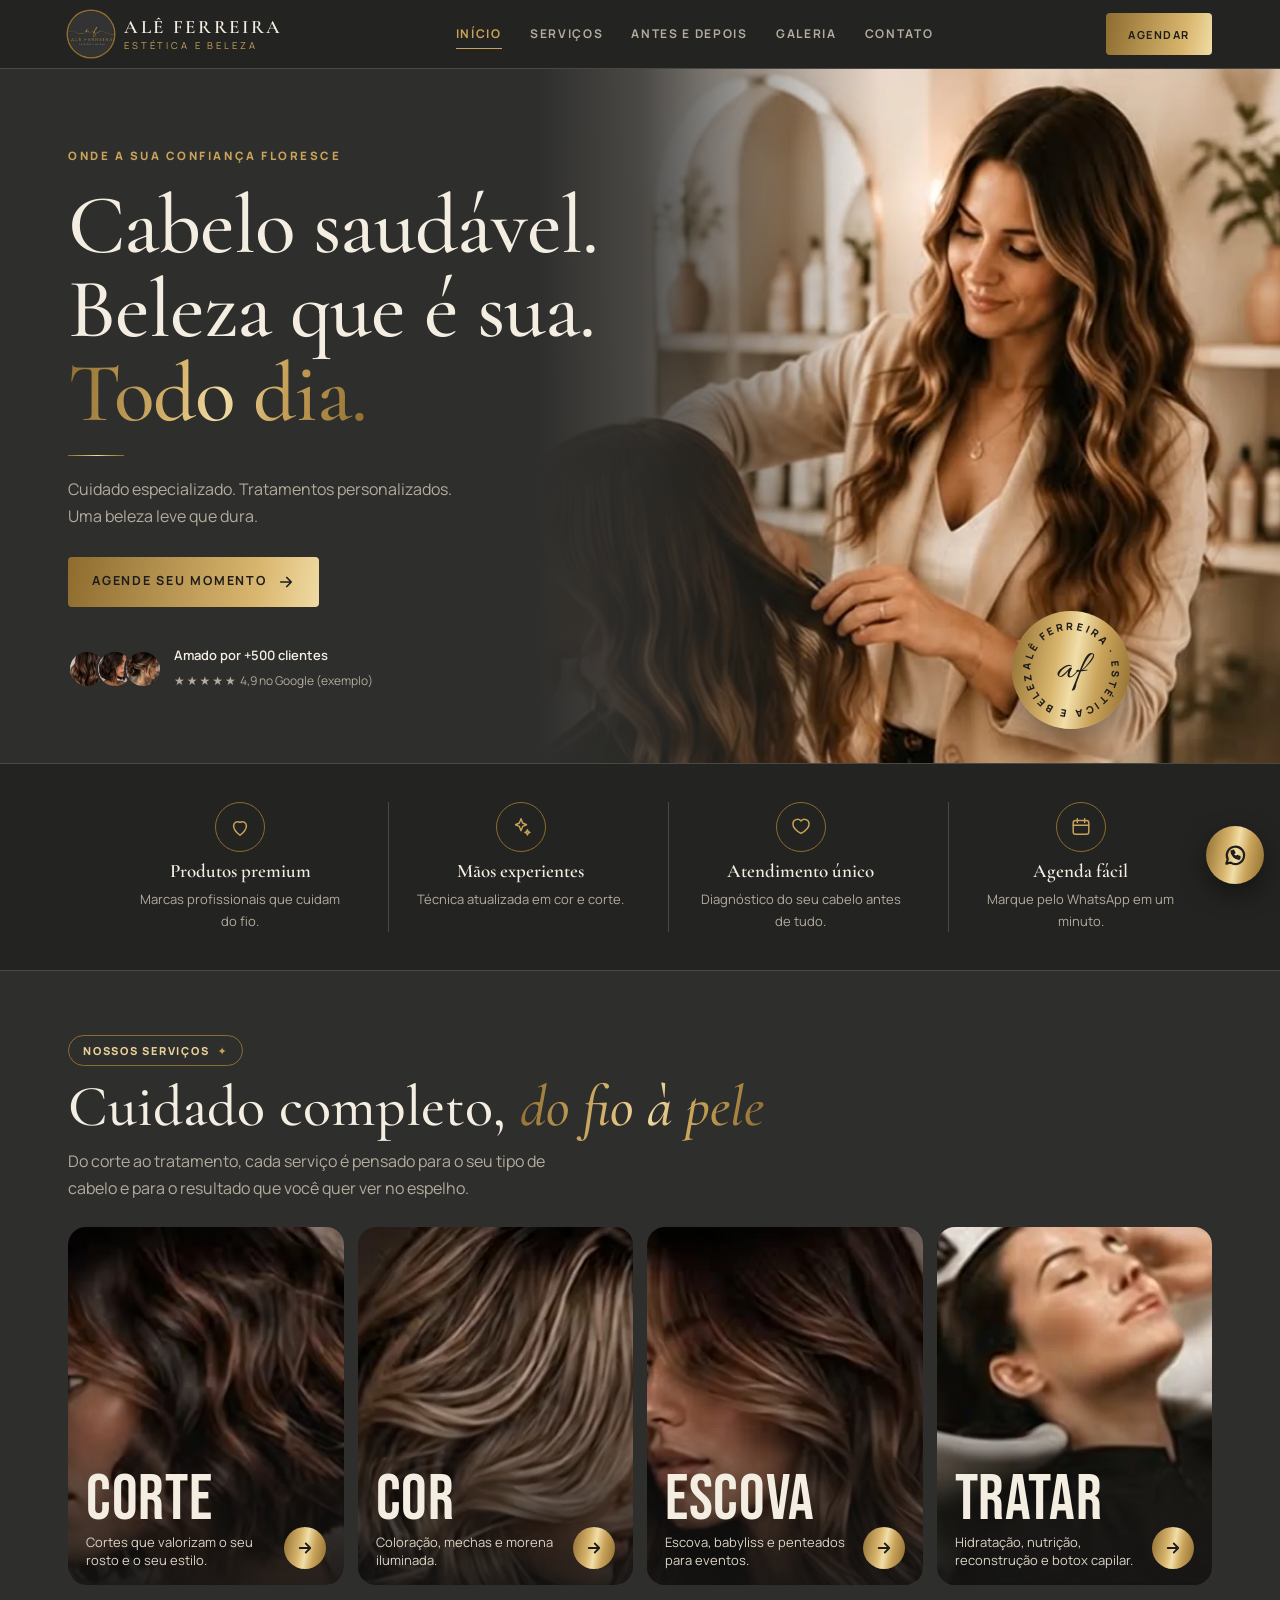
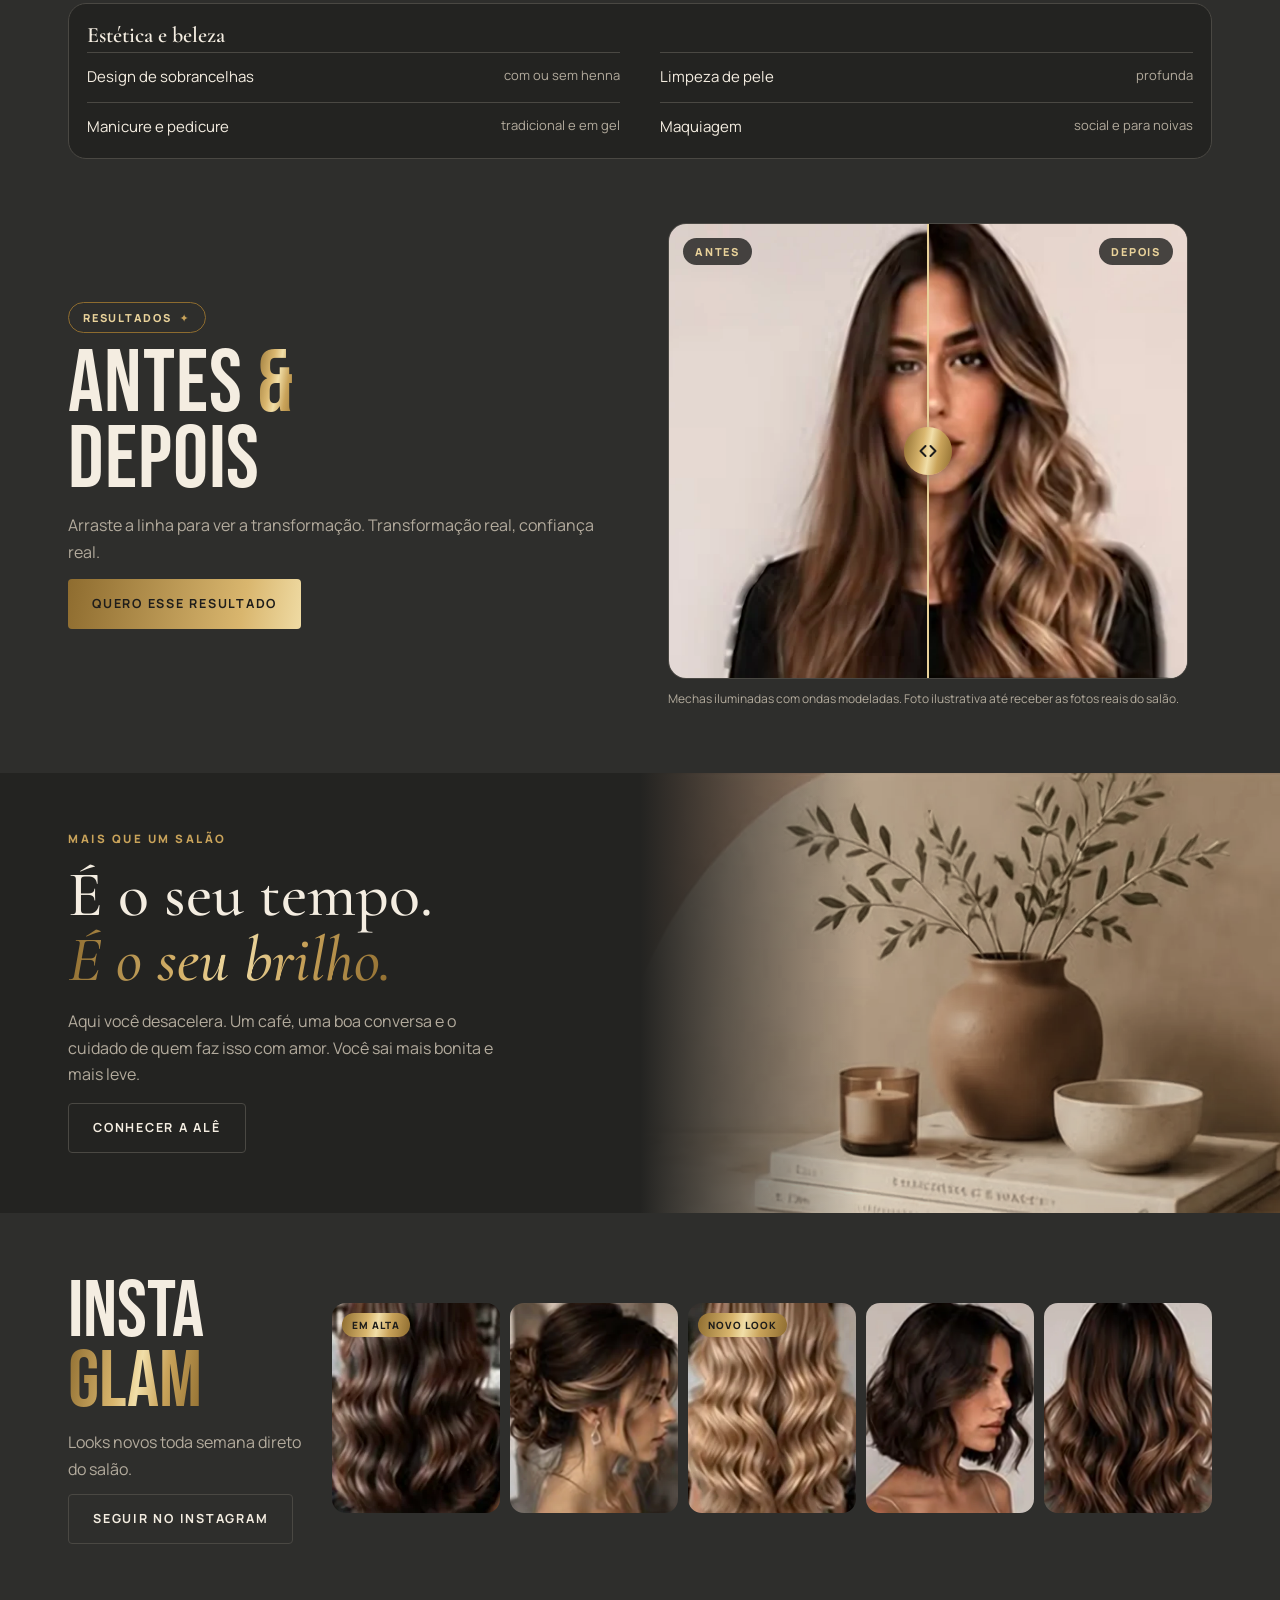
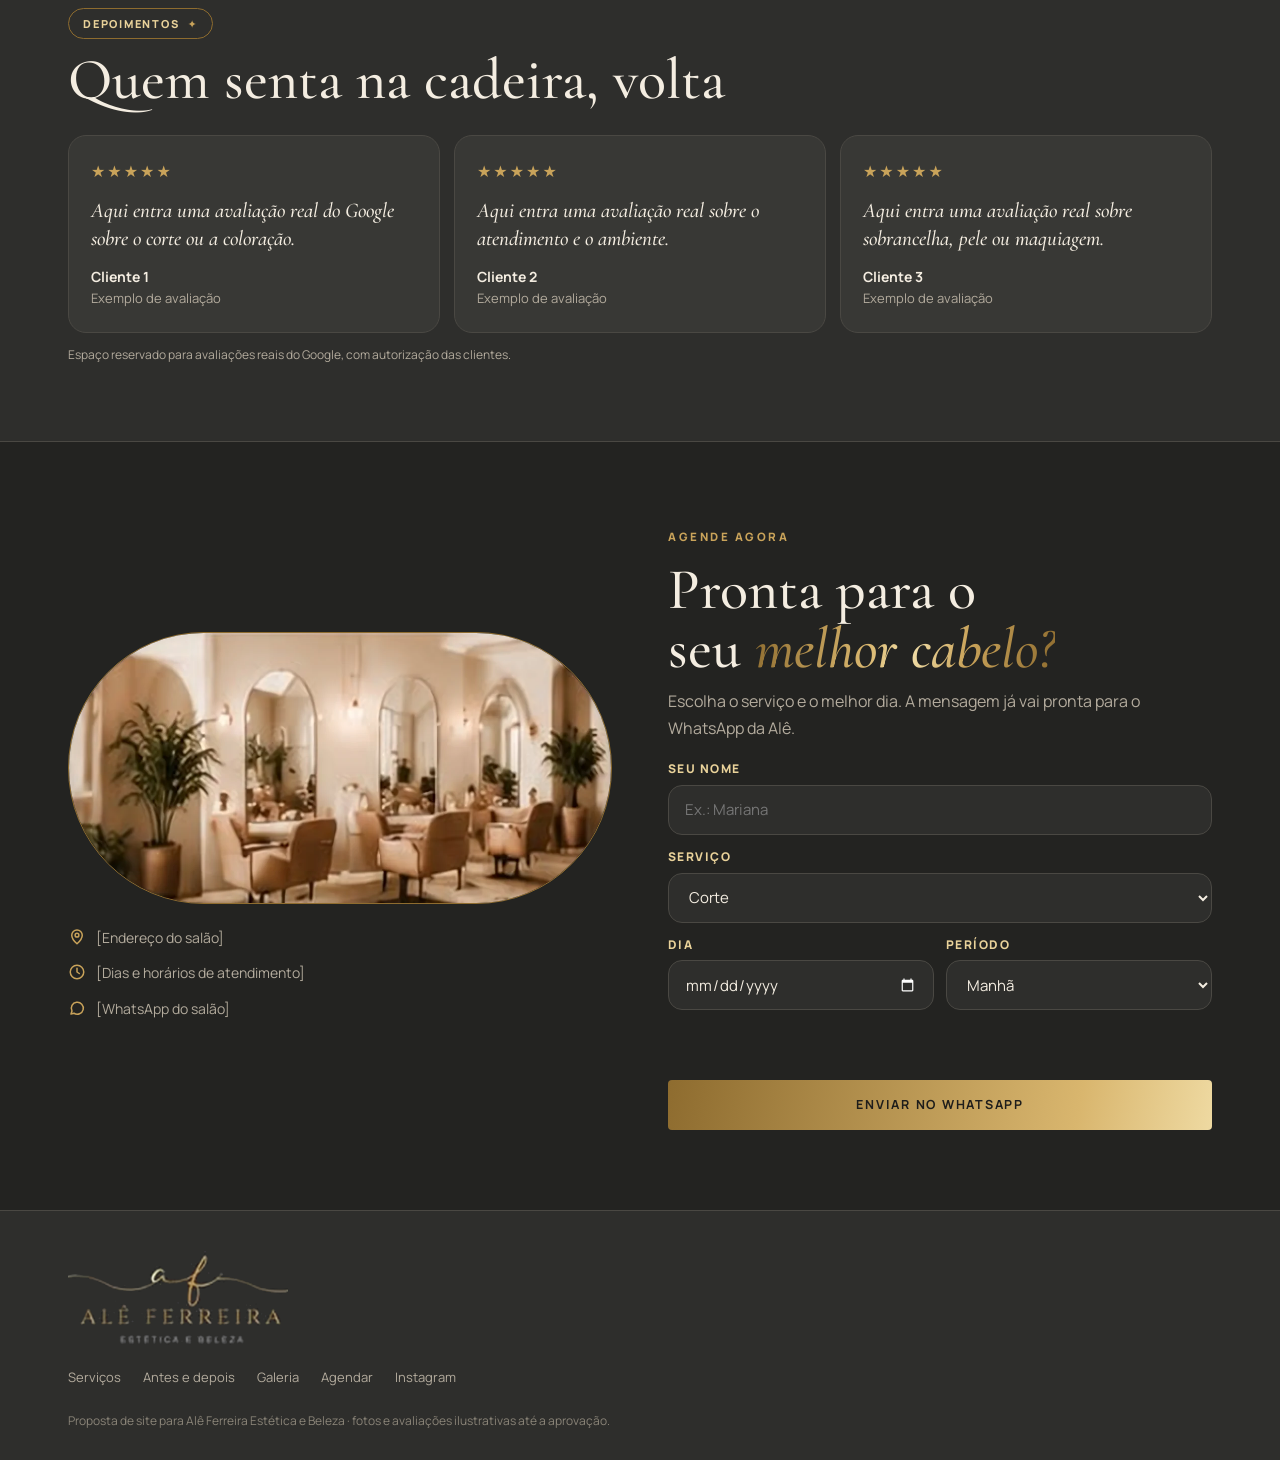
==== projetos/ale-ferreira/index.html @ 8c98e5e4 "Site WLY Designer com 4 projetos Portfólio com baleia animada, menu em pílula, botões animados e os " ====
<!doctype html>
<html lang="pt-BR">
<head>
<meta charset="utf-8">
<meta name="viewport" content="width=device-width, initial-scale=1, viewport-fit=cover">
<title>Alê Ferreira | Estética e Beleza</title>
<meta name="description" content="Corte, coloração, mechas, escova, tratamentos capilares e estética com a Alê Ferreira. Agende seu horário pelo WhatsApp.">
<meta name="theme-color" content="#2B2B29">
<meta property="og:type" content="website">
<meta property="og:locale" content="pt_BR">
<meta property="og:title" content="Alê Ferreira | Estética e Beleza">
<meta property="og:description" content="Cabelo saudável e beleza que é sua. Agende seu horário pelo WhatsApp.">
<link rel="preconnect" href="https://fonts.googleapis.com">
<link rel="preconnect" href="https://fonts.gstatic.com" crossorigin>
<link href="https://fonts.googleapis.com/css2?family=Allura&family=Bebas+Neue&family=Cormorant+Garamond:ital,wght@0,500;0,600;1,500&family=Manrope:wght@400;500;700;800&display=swap" rel="stylesheet">
<style>
/* Layout: herói em duas colunas (texto | foto em arco) como a referência 1; depois cards de serviço grandes, antes e depois e faixa do Instagram como a referência 2. Tudo nas cores da logo: grafite e dourado. */
:root {
  --ink: #232321;        /* grafite mais fundo */
  --coal: #2E2E2C;       /* fundo da logo */
  --coal-2: #383835;     /* superfícies */
  --line: #4A4843;
  --ivory: #F4EDE1;      /* texto principal */
  --muted: #B3AB9D;
  --gold: #C9A35A;       /* dourado da logo */
  --gold-l: #E9D29A;
  --gold-d: #8E6C2F;
  --grad: linear-gradient(100deg, #8E6C2F 0%, #D9B66E 38%, #F1DEA8 52%, #C9A35A 70%, #8E6C2F 100%);
  --serif: 'Cormorant Garamond', 'Times New Roman', Georgia, serif;
  --cond: 'Bebas Neue', 'Oswald', Impact, 'Arial Narrow', sans-serif;
  --body: 'Manrope', system-ui, -apple-system, 'Segoe UI', sans-serif;
  --script: 'Allura', 'Brush Script MT', cursive;
  --r: 18px;
  color-scheme: dark;
}
*, *::before, *::after { box-sizing: border-box; }
html { scroll-behavior: smooth; -webkit-text-size-adjust: 100%; }
body { margin: 0; background: var(--coal); color: var(--ivory); font: 400 16px/1.65 var(--body); }
img { max-width: 100%; display: block; }
a { color: inherit; }
button { font: inherit; touch-action: manipulation; }
h1, h2, h3 { text-wrap: balance; margin: 0; }
:focus-visible { outline: 2px solid var(--gold-l); outline-offset: 3px; border-radius: 6px; }
.wrap { max-width: 1180px; margin: 0 auto; padding-left: max(18px, env(safe-area-inset-left, 0px)); padding-right: max(18px, env(safe-area-inset-right, 0px)); }
.eyebrow { font: 800 11.5px/1.2 var(--body); letter-spacing: .22em; text-transform: uppercase; color: var(--gold); }
.goldtxt { background: var(--grad); -webkit-background-clip: text; background-clip: text; color: transparent; }
.rule { width: 56px; height: 1.5px; background: var(--grad); border: 0; margin: 0; }
.btn { display: inline-flex; align-items: center; justify-content: center; gap: 10px; min-height: 50px; padding: 0 24px; border-radius: 4px; font: 700 12.5px/1 var(--body); letter-spacing: .14em; text-transform: uppercase; text-decoration: none; cursor: pointer; border: 0; transition: transform .2s ease, filter .2s ease; }
.btn:active { transform: scale(.97); }
.btn-gold { background: var(--grad); background-size: 200% 100%; color: #1E1D1B; }
.btn-gold:hover { filter: brightness(1.08); }
.btn-line { background: transparent; color: var(--ivory); border: 1.5px solid var(--line); }
.btn-line:hover { border-color: var(--gold); }
.btn svg { flex: none; }

/* topo */
.top { position: sticky; top: 0; z-index: 40; background: rgba(35,35,33,.92); backdrop-filter: blur(10px); -webkit-backdrop-filter: blur(10px); border-bottom: 1px solid var(--line); padding-top: env(safe-area-inset-top, 0px); }
.top .wrap { display: flex; align-items: center; justify-content: space-between; gap: 14px; min-height: 68px; }
.brand { display: flex; align-items: center; gap: 10px; text-decoration: none; }
.brand img { width: 46px; height: 46px; border-radius: 50%; box-shadow: 0 0 0 1.5px var(--gold-d); }
.brand span { display: flex; flex-direction: column; line-height: 1; }
.brand b { font: 600 19px/1 var(--serif); letter-spacing: .14em; text-transform: uppercase; }
.brand small { font-size: 9.5px; letter-spacing: .3em; text-transform: uppercase; color: var(--gold); margin-top: 5px; }
.nav { display: none; gap: 28px; font: 700 12px var(--body); letter-spacing: .14em; text-transform: uppercase; }
.nav a { text-decoration: none; color: var(--muted); }
.nav a:hover { color: var(--gold-l); }
.nav a { padding-block: 6px; border-bottom: 1.5px solid transparent; }
.nav a[aria-current="page"] { color: var(--gold); border-color: var(--gold); }
.top .btn { min-height: 42px; padding: 0 16px; font-size: 11px; }
@media (min-width: 940px) { .nav { display: flex; } .top .btn { padding: 0 22px; } }

/* herói (referência 1): foto sangrando à direita, texto à esquerda sobre degradê */
.hero { position: relative; overflow: hidden; background: var(--coal); isolation: isolate; }
.hero-pic { position: relative; height: min(92vw, 440px); }
.hero-pic img { position: absolute; inset: 0; width: 100%; height: 100%; object-fit: cover; object-position: 60% 20%; }
.hero-pic::after { content: ""; position: absolute; inset: 0; background: linear-gradient(180deg, rgba(46,46,44,0) 55%, var(--coal) 100%); }
.hero .wrap { position: relative; display: grid; padding-block: 8px 44px; }
.hero-copy { display: flex; flex-direction: column; gap: 20px; min-width: 0; max-width: 640px; }
.hero h1 { font: 500 clamp(46px, 12vw, 84px)/1 var(--serif); letter-spacing: -.012em; }
.hero h1 em { font-style: normal; }
.hero p { margin: 0; color: var(--muted); max-width: 440px; font-size: 16px; line-height: 1.7; }
.hero-actions { display: flex; flex-wrap: wrap; gap: 10px; margin-top: 6px; }
.proof { display: flex; align-items: center; gap: 12px; margin-top: 18px; }
.faces { display: flex; }
.faces img { width: 38px; height: 38px; border-radius: 50%; object-fit: cover; border: 2px solid var(--coal); margin-left: -10px; }
.faces img:first-child { margin-left: 0; }
.proof b { display: block; font-size: 13px; font-weight: 600; }
.proof span { font-size: 12px; color: var(--muted); }
.stars { color: var(--gold); letter-spacing: 2px; }
.seal { position: absolute; z-index: 2; right: max(16px, env(safe-area-inset-right, 0px)); top: calc(min(92vw, 440px) - 120px); width: 104px; height: 104px; border-radius: 50%; background: var(--grad); color: #1E1D1B; display: grid; place-items: center; box-shadow: 0 14px 30px rgba(0,0,0,.35); }
.seal svg { position: absolute; inset: 6px; width: calc(100% - 12px); height: calc(100% - 12px); animation: spin 22s linear infinite; }
.seal span { font: 400 40px/1 var(--script); color: #1E1D1B; }
@keyframes spin { to { transform: rotate(360deg); } }
@media (min-width: 900px) {
  .hero { min-height: 560px; display: flex; align-items: center; }
  .hero-pic { position: absolute; top: 0; right: 0; bottom: 0; width: 58%; height: auto; z-index: -1; }
  .hero-pic img { object-position: 50% 32%; }
  .hero-pic::after { background: linear-gradient(90deg, var(--coal) 0%, rgba(46,46,44,.85) 14%, rgba(46,46,44,0) 46%); }
  .hero .wrap { width: 100%; padding-block: 80px 70px; }
  .seal { top: auto; right: max(120px, calc((100vw - 1180px) / 2 + 100px)); bottom: 34px; width: 118px; height: 118px; }
}

/* diferenciais */
.perks { background: var(--ink); border-block: 1px solid var(--line); }
.perks ul { list-style: none; margin: 0; padding-block: 28px; display: grid; grid-template-columns: repeat(2, minmax(0, 1fr)); gap: 24px 16px; }
.perks li { display: flex; flex-direction: column; align-items: center; text-align: center; gap: 8px; }
.perks .ico { width: 50px; height: 50px; border-radius: 50%; border: 1px solid var(--gold-d); display: grid; place-items: center; color: var(--gold); }
.perks b { font: 600 19px/1.15 var(--serif); }
.perks span { font-size: 13px; color: var(--muted); max-width: 210px; }
@media (min-width: 900px) { .perks ul { grid-template-columns: repeat(4, minmax(0, 1fr)); padding-block: 38px; } .perks li + li { border-left: 1px solid var(--line); } }

/* seções */
.sec { padding-block: 64px; }
.pill { display: inline-flex; align-items: center; gap: 8px; align-self: flex-start; border: 1px solid var(--gold-d); color: var(--gold-l); border-radius: 999px; padding: 7px 14px; font: 800 11px var(--body); letter-spacing: .16em; text-transform: uppercase; }
.pill i { font-style: normal; color: var(--gold); }
.head { display: flex; flex-direction: column; gap: 12px; margin-bottom: 26px; }
.head h2 { font: 500 clamp(36px, 8.5vw, 58px)/1 var(--serif); }
.head p { margin: 0; color: var(--muted); max-width: 520px; }

/* serviços (referência 2) */
.cards { display: grid; gap: 14px; grid-template-columns: minmax(0, 1fr); }
.card { position: relative; border-radius: var(--r); overflow: hidden; aspect-ratio: 4/3.3; background: var(--coal-2); isolation: isolate; }
.card img { position: absolute; inset: 0; width: 100%; height: 100%; object-fit: cover; z-index: -2; transition: transform .6s ease; }
.card::after { content: ""; position: absolute; inset: 0; z-index: -1; background: linear-gradient(180deg, rgba(20,20,19,0) 35%, rgba(20,20,19,.88) 100%); }
.card:hover img { transform: scale(1.04); }
.card .in { position: absolute; left: 18px; right: 18px; bottom: 16px; display: flex; align-items: flex-end; justify-content: space-between; gap: 12px; }
.card h3 { font: 400 clamp(52px, 15vw, 70px)/.86 var(--cond); letter-spacing: .01em; }
.card p { margin: 6px 0 0; font-size: 13px; color: #DCD4C6; max-width: 200px; line-height: 1.4; }
.card .go { flex: none; width: 42px; height: 42px; border-radius: 50%; background: var(--grad); color: #1E1D1B; display: grid; place-items: center; text-decoration: none; }
@media (min-width: 640px) { .cards { grid-template-columns: repeat(2, minmax(0, 1fr)); } }
@media (min-width: 1040px) { .cards { grid-template-columns: repeat(4, minmax(0, 1fr)); } .card { aspect-ratio: 3/3.9; } .card h3 { font-size: 64px; } }
.extra { margin-top: 18px; display: grid; gap: 0; border: 1px solid var(--line); border-radius: var(--r); padding: 6px 18px; background: var(--ink); }
.extra h3 { font: 600 22px var(--serif); padding-block: 12px 4px; }
.extra ul { list-style: none; margin: 0; padding: 0; display: grid; grid-template-columns: minmax(0, 1fr); }
.extra li { display: flex; justify-content: space-between; gap: 12px; padding-block: 12px; border-top: 1px solid var(--line); font-size: 15px; }
.extra li span { color: var(--muted); font-size: 13px; text-align: right; }
@media (min-width: 760px) { .extra ul { grid-template-columns: repeat(2, minmax(0, 1fr)); column-gap: 40px; } }

/* antes e depois */
.ba { display: grid; gap: 26px; }
.ba-copy { display: flex; flex-direction: column; gap: 14px; }
.ba-copy h2 { font: 400 clamp(56px, 15vw, 88px)/.86 var(--cond); letter-spacing: .01em; }
.ba-copy p { margin: 0; color: var(--muted); }
.ba-tabs { display: flex; gap: 8px; flex-wrap: wrap; }
.ba-tabs button { min-height: 40px; padding: 0 16px; border-radius: 999px; border: 1px solid var(--line); background: var(--coal-2); color: var(--ivory); font: 700 13px var(--body); cursor: pointer; }
.ba-tabs button[aria-pressed="true"] { background: var(--grad); color: #1E1D1B; border-color: transparent; }
.compare { position: relative; border-radius: var(--r); overflow: hidden; aspect-ratio: 652/572; background: var(--coal-2); user-select: none; -webkit-user-select: none; touch-action: pan-y; border: 1px solid var(--line); }
.compare img { position: absolute; inset: 0; width: 100%; height: 100%; object-fit: cover; object-position: center top; pointer-events: none; }
.compare .after { clip-path: inset(0 0 0 var(--pos, 50%)); }
.compare .lbl { position: absolute; top: 14px; z-index: 3; background: rgba(35,35,33,.82); color: var(--gold-l); font: 800 11px var(--body); letter-spacing: .16em; text-transform: uppercase; padding: 6px 12px; border-radius: 999px; }
.compare .lbl.l { left: 14px; } .compare .lbl.r { right: 14px; }
.compare .bar { position: absolute; top: 0; bottom: 0; left: var(--pos, 50%); width: 2px; margin-left: -1px; background: var(--gold-l); z-index: 2; pointer-events: none; }
.compare .knob { position: absolute; top: 50%; left: var(--pos, 50%); width: 48px; height: 48px; margin: -24px 0 0 -24px; border-radius: 50%; background: var(--grad); color: #1E1D1B; display: grid; place-items: center; z-index: 2; box-shadow: 0 6px 18px rgba(0,0,0,.4); pointer-events: none; }
.compare input { position: absolute; inset: 0; width: 100%; height: 100%; opacity: 0; cursor: ew-resize; z-index: 4; margin: 0; }
.compare:focus-within .knob { outline: 2px solid var(--ivory); outline-offset: 3px; }
.ba-note { font-size: 12px; color: var(--muted); margin: 10px 0 0; }
@media (min-width: 900px) { .ba { grid-template-columns: 1fr 1fr; align-items: center; gap: 56px; } .compare { max-width: 520px; justify-self: end; } }

/* faixa momento (referência 1) */
.moment { background: var(--ink); }
.moment .wrap { display: grid; gap: 0; padding-left: 0; padding-right: 0; max-width: none; }
.moment-copy { padding-block: 56px; padding-left: max(18px, env(safe-area-inset-left, 0px)); padding-right: max(18px, env(safe-area-inset-right, 0px)); display: flex; flex-direction: column; gap: 16px; justify-content: center; }
.moment-copy h2 { font: 500 clamp(40px, 9.5vw, 64px)/1.02 var(--serif); }
.moment-copy h2 em { font-style: italic; }
.moment-copy p { margin: 0; color: var(--muted); max-width: 440px; }
.moment-pic { min-height: 280px; position: relative; }
.moment-pic img { position: absolute; inset: 0; width: 100%; height: 100%; object-fit: cover; filter: saturate(.75) sepia(.25) brightness(.85); }
.moment-pic::before { content: ""; position: absolute; inset: 0; z-index: 1; background: linear-gradient(90deg, var(--ink) 0%, rgba(35,35,33,0) 35%); }
@media (min-width: 900px) { .moment .wrap { grid-template-columns: 1fr 1fr; } .moment-copy { padding-left: max(18px, calc((100vw - 1180px) / 2 + 18px)); } .moment-pic { min-height: 440px; } }

/* instagram (referência 2) */
.insta { display: grid; gap: 22px; }
.insta-copy { display: flex; flex-direction: column; gap: 12px; }
.insta-copy h2 { font: 400 clamp(54px, 14vw, 80px)/.88 var(--cond); }
.insta-copy p { margin: 0; color: var(--muted); }
.strip { display: grid; grid-auto-flow: column; grid-auto-columns: 46%; gap: 10px; overflow-x: auto; scroll-snap-type: x mandatory; scrollbar-width: none; padding-bottom: 4px; }
.strip::-webkit-scrollbar { display: none; }
.strip figure { margin: 0; position: relative; border-radius: 14px; overflow: hidden; aspect-ratio: 4/5; scroll-snap-align: start; }
.strip img { width: 100%; height: 100%; object-fit: cover; }
.strip figcaption { position: absolute; top: 10px; left: 10px; background: var(--grad); color: #1E1D1B; font: 800 10px var(--body); letter-spacing: .1em; text-transform: uppercase; padding: 5px 10px; border-radius: 999px; }
@media (min-width: 900px) { .insta { grid-template-columns: .55fr 2fr; align-items: center; } .strip { grid-auto-flow: row; grid-template-columns: repeat(5, minmax(0, 1fr)); overflow: visible; } }

/* depoimentos */
.revs { display: grid; gap: 14px; }
.rev { margin: 0; background: var(--coal-2); border: 1px solid var(--line); border-radius: var(--r); padding: 22px; display: flex; flex-direction: column; gap: 12px; }
.rev blockquote { margin: 0; font: 500 21px/1.35 var(--serif); font-style: italic; }
.rev figcaption { font-size: 13px; color: var(--muted); }
.rev figcaption b { color: var(--ivory); display: block; font-size: 14px; }
.note { font-size: 12px; color: var(--muted); margin-top: 12px; }
@media (min-width: 900px) { .revs { grid-template-columns: repeat(3, minmax(0, 1fr)); } }

/* agendar (referência 1) */
.book { background: var(--ink); border-top: 1px solid var(--line); }
.book .wrap { display: grid; gap: 30px; padding-block: 60px; }
.oval { border-radius: 999px; overflow: hidden; aspect-ratio: 2/1; border: 1.5px solid var(--gold-d); }
.oval img { width: 100%; height: 100%; object-fit: cover; }
.book h2 { font: 500 clamp(38px, 9vw, 58px)/1.02 var(--serif); }
.book p { color: var(--muted); margin: 10px 0 18px; }
.form { display: grid; gap: 12px; }
.field { display: grid; gap: 6px; }
.field label { font-size: 12px; font-weight: 800; letter-spacing: .12em; text-transform: uppercase; color: var(--gold-l); }
.field input, .field select { width: 100%; min-height: 50px; padding: 0 16px; border-radius: 14px; border: 1px solid var(--line); background: var(--coal); color: var(--ivory); font: 15px var(--body); }
.row2 { display: grid; gap: 12px; grid-template-columns: minmax(0, 1fr) minmax(0, 1fr); }
.err { min-height: 18px; color: #F0A58C; font-size: 13px; margin: 0; }
.where { list-style: none; padding: 0; margin: 22px 0 0; display: grid; gap: 12px; font-size: 14px; color: var(--muted); }
.where li { display: flex; gap: 10px; }
.where svg { color: var(--gold); flex: none; margin-top: 2px; }
@media (min-width: 900px) { .book .wrap { grid-template-columns: 1fr 1fr; align-items: center; gap: 56px; padding-block: 80px; } }

/* rodapé */
.foot { padding-block: 40px 30px; border-top: 1px solid var(--line); background: var(--coal); }
.foot .wrap { display: grid; gap: 22px; }
.foot img { width: 220px; }
.foot nav { display: flex; flex-wrap: wrap; gap: 10px 22px; font-size: 13px; }
.foot nav a { color: var(--muted); text-decoration: none; }
.foot small { color: #8A8478; font-size: 12px; }

.wa-float { position: fixed; right: max(16px, env(safe-area-inset-right, 0px)); bottom: calc(16px + env(safe-area-inset-bottom, 0px)); z-index: 50; width: 58px; height: 58px; border-radius: 50%; background: var(--grad); color: #1E1D1B; display: grid; place-items: center; box-shadow: 0 10px 26px rgba(0,0,0,.45); text-decoration: none; }

@media (prefers-reduced-motion: reduce) { *, *::before, *::after { animation: none !important; transition: none !important; scroll-behavior: auto !important; } }
</style>
</head>
<body>

<header class="top">
  <div class="wrap">
    <a class="brand" href="#inicio" aria-label="Alê Ferreira, início"><img src="img/logo-badge.png" alt=""><span><b>Alê Ferreira</b><small>Estética e Beleza</small></span></a>
    <nav class="nav" aria-label="Principal"><a href="#inicio" aria-current="page">Início</a><a href="#servicos">Serviços</a><a href="#antes-depois">Antes e depois</a><a href="#galeria">Galeria</a><a href="#agendar">Contato</a></nav>
    <a class="btn btn-gold" href="#agendar">Agendar</a>
  </div>
</header>

<main id="inicio">
<section class="hero" aria-labelledby="t-hero">
  <div class="hero-pic"><img src="img/hero.webp" alt="Cabeleireira finalizando ondas em uma cliente" fetchpriority="high"></div>
  <div class="seal" aria-hidden="true">
    <svg viewBox="0 0 100 100"><defs><path id="circ" d="M50 50 m-38 0 a38 38 0 1 1 76 0 a38 38 0 1 1 -76 0"/></defs><text font-family="Manrope, sans-serif" font-size="9.6" font-weight="800" letter-spacing="2.6" fill="#1E1D1B"><textPath href="#circ">ALÊ FERREIRA · ESTÉTICA E BELEZA ·</textPath></text></svg>
    <span>af</span>
  </div>
  <div class="wrap">
    <div class="hero-copy">
      <span class="eyebrow">Onde a sua confiança floresce</span>
      <h1 id="t-hero">Cabelo saudável.<br>Beleza que é sua.<br><em class="goldtxt">Todo dia.</em></h1>
      <hr class="rule">
      <p>Cuidado especializado. Tratamentos personalizados.<br>Uma beleza leve que dura.</p>
      <div class="hero-actions">
        <a class="btn btn-gold" href="#agendar">Agende seu momento <svg width="18" height="18" viewBox="0 0 24 24" fill="none" stroke="currentColor" stroke-width="2.2" stroke-linecap="round" stroke-linejoin="round" aria-hidden="true"><path d="M5 12h14M13 6l6 6-6 6"/></svg></a>
              </div>
      <div class="proof">
        <div class="faces" aria-hidden="true"><img src="img/i5.webp" alt=""><img src="img/i4.webp" alt=""><img src="img/i2.webp" alt=""></div>
        <div><b>Amado por +500 clientes</b><span><span class="stars" aria-label="5 estrelas">★★★★★</span> 4,9 no Google (exemplo)</span></div>
      </div>
    </div>
</section>

<section class="perks" aria-label="Diferenciais">
  <div class="wrap"><ul>
    <li><span class="ico"><svg width="22" height="22" viewBox="0 0 24 24" fill="none" stroke="currentColor" stroke-width="1.6" stroke-linecap="round" stroke-linejoin="round" aria-hidden="true"><path d="M12 21c-4-3-7-6.5-7-10.5A4.5 4.5 0 0 1 12 7a4.5 4.5 0 0 1 7 3.5c0 4-3 7.5-7 10.5z"/></svg></span><b>Produtos premium</b><span>Marcas profissionais que cuidam do fio.</span></li>
    <li><span class="ico"><svg width="22" height="22" viewBox="0 0 24 24" fill="none" stroke="currentColor" stroke-width="1.6" stroke-linecap="round" stroke-linejoin="round" aria-hidden="true"><path d="M12 3l1.8 4.6L18 9.5l-4.2 1.9L12 16l-1.8-4.6L6 9.5l4.2-1.9z"/><path d="M19 15l.8 2 2 .8-2 .8-.8 2-.8-2-2-.8 2-.8z"/></svg></span><b>Mãos experientes</b><span>Técnica atualizada em cor e corte.</span></li>
    <li><span class="ico"><svg width="22" height="22" viewBox="0 0 24 24" fill="none" stroke="currentColor" stroke-width="1.6" stroke-linecap="round" stroke-linejoin="round" aria-hidden="true"><path d="M20.8 8.6a5 5 0 0 0-8.8-3.2 5 5 0 0 0-8.8 3.2c0 5.4 8.8 10.4 8.8 10.4s8.8-5 8.8-10.4z"/></svg></span><b>Atendimento único</b><span>Diagnóstico do seu cabelo antes de tudo.</span></li>
    <li><span class="ico"><svg width="22" height="22" viewBox="0 0 24 24" fill="none" stroke="currentColor" stroke-width="1.6" stroke-linecap="round" stroke-linejoin="round" aria-hidden="true"><rect x="3.5" y="5" width="17" height="15" rx="2.5"/><path d="M3.5 10h17M8 3v4M16 3v4"/></svg></span><b>Agenda fácil</b><span>Marque pelo WhatsApp em um minuto.</span></li>
  </ul></div>
</section>

<section class="sec" id="servicos" aria-labelledby="t-serv">
  <div class="wrap">
    <div class="head">
      <span class="pill">Nossos serviços <i>✦</i></span>
      <h2 id="t-serv">Cuidado completo, <em class="goldtxt">do fio à pele</em></h2>
      <p>Do corte ao tratamento, cada serviço é pensado para o seu tipo de cabelo e para o resultado que você quer ver no espelho.</p>
    </div>
    <div class="cards">
      <article class="card"><img src="img/corte.webp" alt="Corte bob com ondas" loading="lazy"><div class="in"><div><h3>Corte</h3><p>Cortes que valorizam o seu rosto e o seu estilo.</p></div><a class="go" href="#agendar" data-servico="Corte" aria-label="Agendar corte"><svg width="18" height="18" viewBox="0 0 24 24" fill="none" stroke="currentColor" stroke-width="2.4" stroke-linecap="round" stroke-linejoin="round" aria-hidden="true"><path d="M5 12h14M13 6l6 6-6 6"/></svg></a></div></article>
      <article class="card"><img src="img/coloracao.webp" alt="Mechas iluminadas em cabelo ondulado" loading="lazy"><div class="in"><div><h3>Cor</h3><p>Coloração, mechas e morena iluminada.</p></div><a class="go" href="#agendar" data-servico="Coloração e mechas" aria-label="Agendar coloração"><svg width="18" height="18" viewBox="0 0 24 24" fill="none" stroke="currentColor" stroke-width="2.4" stroke-linecap="round" stroke-linejoin="round" aria-hidden="true"><path d="M5 12h14M13 6l6 6-6 6"/></svg></a></div></article>
      <article class="card"><img src="img/escova.webp" alt="Escova modelada com ondas" loading="lazy"><div class="in"><div><h3>Escova</h3><p>Escova, babyliss e penteados para eventos.</p></div><a class="go" href="#agendar" data-servico="Escova e penteado" aria-label="Agendar escova"><svg width="18" height="18" viewBox="0 0 24 24" fill="none" stroke="currentColor" stroke-width="2.4" stroke-linecap="round" stroke-linejoin="round" aria-hidden="true"><path d="M5 12h14M13 6l6 6-6 6"/></svg></a></div></article>
      <article class="card"><img src="img/tratamento.webp" alt="Cliente relaxando no lavatório durante tratamento" loading="lazy"><div class="in"><div><h3>Tratar</h3><p>Hidratação, nutrição, reconstrução e botox capilar.</p></div><a class="go" href="#agendar" data-servico="Tratamento capilar" aria-label="Agendar tratamento"><svg width="18" height="18" viewBox="0 0 24 24" fill="none" stroke="currentColor" stroke-width="2.4" stroke-linecap="round" stroke-linejoin="round" aria-hidden="true"><path d="M5 12h14M13 6l6 6-6 6"/></svg></a></div></article>
    </div>
    <div class="extra">
      <h3>Estética e beleza</h3>
      <ul>
        <li>Design de sobrancelhas <span>com ou sem henna</span></li>
        <li>Limpeza de pele <span>profunda</span></li>
        <li>Manicure e pedicure <span>tradicional e em gel</span></li>
        <li>Maquiagem <span>social e para noivas</span></li>
      </ul>
    </div>
  </div>
</section>

<section class="sec" id="antes-depois" aria-labelledby="t-ba" style="padding-top:0">
  <div class="wrap ba">
    <div class="ba-copy">
      <span class="pill">Resultados <i>✦</i></span>
      <h2 id="t-ba">Antes <span class="goldtxt">&amp;</span><br>depois</h2>
      <p>Arraste a linha para ver a transformação. Transformação real, confiança real.</p>
      <a class="btn btn-gold" href="#agendar" style="align-self:flex-start">Quero esse resultado</a>
    </div>
    <div>
      <div class="compare" style="--pos:50%">
        <img src="img/antes.webp" alt="Antes: cabelo liso e sem brilho">
        <img class="after" src="img/depois.webp" alt="Depois: ondas com mechas iluminadas">
        <span class="lbl l">Antes</span><span class="lbl r">Depois</span>
        <span class="bar"></span>
        <span class="knob" aria-hidden="true"><svg width="20" height="20" viewBox="0 0 24 24" fill="none" stroke="currentColor" stroke-width="2.4" stroke-linecap="round" stroke-linejoin="round"><path d="M9 6l-6 6 6 6M15 6l6 6-6 6"/></svg></span>
        <input type="range" id="ba-range" min="0" max="100" value="50" aria-label="Arraste para comparar antes e depois">
      </div>
      <p class="ba-note">Mechas iluminadas com ondas modeladas. Foto ilustrativa até receber as fotos reais do salão.</p>
    </div>
  </div>
</section>

<section class="moment" aria-labelledby="t-mom">
  <div class="wrap">
    <div class="moment-copy">
      <span class="eyebrow">Mais que um salão</span>
      <h2 id="t-mom">É o seu tempo.<br><em class="goldtxt">É o seu brilho.</em></h2>
      <p>Aqui você desacelera. Um café, uma boa conversa e o cuidado de quem faz isso com amor. Você sai mais bonita e mais leve.</p>
      <a class="btn btn-line" href="#agendar" style="align-self:flex-start">Conhecer a Alê</a>
    </div>
    <div class="moment-pic"><img src="img/momento.webp" alt="Vaso com folhas, vela e livros em uma bancada" loading="lazy"></div>
  </div>
</section>

<section class="sec" id="galeria" aria-labelledby="t-ig">
  <div class="wrap insta">
    <div class="insta-copy">
      <h2 id="t-ig">Insta <span class="goldtxt">glam</span></h2>
      <p>Looks novos toda semana direto do salão.</p>
      <a class="btn btn-line" href="https://www.instagram.com/" target="_blank" rel="noopener" style="align-self:flex-start">Seguir no Instagram</a>
    </div>
    <div class="strip">
      <figure><img src="img/i1.webp" alt="Ondas castanhas longas" loading="lazy"><figcaption>Em alta</figcaption></figure>
      <figure><img src="img/i2.webp" alt="Penteado preso com mechas" loading="lazy"></figure>
      <figure><img src="img/i3.webp" alt="Loiro mel com ondas" loading="lazy"><figcaption>Novo look</figcaption></figure>
      <figure><img src="img/i4.webp" alt="Corte curto ondulado" loading="lazy"></figure>
      <figure><img src="img/i5.webp" alt="Morena iluminada" loading="lazy"></figure>
    </div>
  </div>
</section>

<section class="sec" aria-labelledby="t-dep" style="padding-top:0">
  <div class="wrap">
    <div class="head"><span class="pill">Depoimentos <i>✦</i></span><h2 id="t-dep">Quem senta na cadeira, volta</h2></div>
    <div class="revs">
      <figure class="rev"><div class="stars" aria-label="5 de 5 estrelas">★★★★★</div><blockquote>Aqui entra uma avaliação real do Google sobre o corte ou a coloração.</blockquote><figcaption><b>Cliente 1</b>Exemplo de avaliação</figcaption></figure>
      <figure class="rev"><div class="stars" aria-label="5 de 5 estrelas">★★★★★</div><blockquote>Aqui entra uma avaliação real sobre o atendimento e o ambiente.</blockquote><figcaption><b>Cliente 2</b>Exemplo de avaliação</figcaption></figure>
      <figure class="rev"><div class="stars" aria-label="5 de 5 estrelas">★★★★★</div><blockquote>Aqui entra uma avaliação real sobre sobrancelha, pele ou maquiagem.</blockquote><figcaption><b>Cliente 3</b>Exemplo de avaliação</figcaption></figure>
    </div>
    <p class="note">Espaço reservado para avaliações reais do Google, com autorização das clientes.</p>
  </div>
</section>

<section class="book" id="agendar" aria-labelledby="t-book">
  <div class="wrap">
    <div>
      <div class="oval"><img src="img/salao.webp" alt="Salão com espelhos em arco e poltronas" loading="lazy"></div>
      <ul class="where">
        <li><svg width="18" height="18" viewBox="0 0 24 24" fill="none" stroke="currentColor" stroke-width="2" stroke-linecap="round" stroke-linejoin="round" aria-hidden="true"><path d="M12 21s7-6.2 7-11.5A7 7 0 0 0 5 9.5C5 14.8 12 21 12 21z"/><circle cx="12" cy="9.5" r="2.5"/></svg>[Endereço do salão]</li>
        <li><svg width="18" height="18" viewBox="0 0 24 24" fill="none" stroke="currentColor" stroke-width="2" stroke-linecap="round" stroke-linejoin="round" aria-hidden="true"><circle cx="12" cy="12" r="9"/><path d="M12 7v5l3 2"/></svg>[Dias e horários de atendimento]</li>
        <li><svg width="18" height="18" viewBox="0 0 24 24" fill="none" stroke="currentColor" stroke-width="2" stroke-linecap="round" stroke-linejoin="round" aria-hidden="true"><path d="M4 20l1.3-4A8 8 0 1 1 8 19z"/></svg>[WhatsApp do salão]</li>
      </ul>
    </div>
    <div>
      <span class="eyebrow">Agende agora</span>
      <h2 id="t-book" style="margin-top:12px">Pronta para o seu <em class="goldtxt">melhor cabelo?</em></h2>
      <p>Escolha o serviço e o melhor dia. A mensagem já vai pronta para o WhatsApp da Alê.</p>
      <form class="form" id="form" novalidate>
        <div class="field"><label for="f-nome">Seu nome</label><input id="f-nome" name="nome" autocomplete="name" placeholder="Ex.: Mariana"></div>
        <div class="field"><label for="f-serv">Serviço</label>
          <select id="f-serv" name="servico">
            <option>Corte</option><option>Coloração e mechas</option><option>Escova e penteado</option><option>Tratamento capilar</option>
            <option>Design de sobrancelhas</option><option>Limpeza de pele</option><option>Manicure e pedicure</option><option>Maquiagem</option>
          </select></div>
        <div class="row2">
          <div class="field"><label for="f-dia">Dia</label><input id="f-dia" name="dia" type="date"></div>
          <div class="field"><label for="f-per">Período</label><select id="f-per" name="periodo"><option>Manhã</option><option>Tarde</option><option>Noite</option></select></div>
        </div>
        <p class="err" id="err" role="alert"></p>
        <button class="btn btn-gold" type="submit">Enviar no WhatsApp</button>
      </form>
    </div>
  </div>
</section>
</main>

<footer class="foot">
  <div class="wrap">
    <img src="img/logo-gold.png" alt="Alê Ferreira Estética e Beleza">
    <nav aria-label="Rodapé"><a href="#servicos">Serviços</a><a href="#antes-depois">Antes e depois</a><a href="#galeria">Galeria</a><a href="#agendar">Agendar</a><a href="https://www.instagram.com/" target="_blank" rel="noopener">Instagram</a></nav>
    <small>Proposta de site para Alê Ferreira Estética e Beleza · fotos e avaliações ilustrativas até a aprovação.</small>
  </div>
</footer>

<a class="wa-float" id="wa-float" href="#" target="_blank" rel="noopener" aria-label="Falar no WhatsApp"><svg width="26" height="26" viewBox="0 0 24 24" fill="none" stroke="currentColor" stroke-width="2" stroke-linecap="round" stroke-linejoin="round" aria-hidden="true"><path d="M4 20l1.3-4A8 8 0 1 1 8 19z"/><path d="M9 9.5c.5 2 2 3.5 4 4.5l1.3-1.2 2 1-.5 1.7c-3.5 0-7-3.5-7-7l1.7-.5 1 2z"/></svg></a>

<script>
(function () {
  var WHATS = ''; // número com DDI, ex.: '5591999990000'
  function wa(msg) { return 'https://wa.me/' + WHATS + '?text=' + encodeURIComponent(msg); }
  document.getElementById('wa-float').href = wa('Olá, Alê! Vim pelo site e quero agendar um horário.');

  // links internos: rolam até a seção (funciona também na pré-visualização)
  document.addEventListener('click', function (e) {
    var a = e.target.closest('a[href^="#"]'); if (!a) return;
    var id = a.getAttribute('href').slice(1); var t = id && document.getElementById(id); if (!t) return;
    e.preventDefault(); t.scrollIntoView({ behavior: 'smooth', block: 'start' });
    var s = a.getAttribute('data-servico'); if (s) document.getElementById('f-serv').value = s;
  });

  // antes e depois
  var cmp = document.querySelector('.compare'), rg = document.getElementById('ba-range');
  function setPos(v) { cmp.style.setProperty('--pos', v + '%'); }
  rg.addEventListener('input', function () { setPos(rg.value); });
  function fromPointer(x) { var r = cmp.getBoundingClientRect(); var v = Math.max(0, Math.min(100, (x - r.left) / r.width * 100)); rg.value = v; setPos(v); }
  cmp.addEventListener('touchmove', function (e) { fromPointer(e.touches[0].clientX); }, { passive: true });
  cmp.addEventListener('touchstart', function (e) { fromPointer(e.touches[0].clientX); }, { passive: true });

  // data mínima = hoje
  var d = document.getElementById('f-dia'); var now = new Date(); now.setMinutes(now.getMinutes() - now.getTimezoneOffset()); d.min = now.toISOString().slice(0, 10);

  // agendamento pelo WhatsApp
  var f = document.getElementById('form'), err = document.getElementById('err');
  f.addEventListener('input', function () { err.textContent = ''; });
  f.addEventListener('submit', function (e) {
    e.preventDefault();
    var nome = f.nome.value.trim();
    if (!nome) { err.textContent = 'Digite seu nome para a Alê saber quem é.'; f.nome.focus(); return; }
    var dia = f.dia.value ? f.dia.value.split('-').reverse().join('/') : 'a combinar';
    var msg = 'Olá, Alê! Sou ' + nome + ' e quero agendar:\n\nServiço: ' + f.servico.value + '\nDia: ' + dia + '\nPeríodo: ' + f.periodo.value + '\n\nVim pelo site.';
    var a = document.createElement('a'); a.href = wa(msg); a.target = '_blank'; a.rel = 'noopener'; document.body.appendChild(a); a.click(); a.remove();
  });
})();
</script>
</body>
</html>
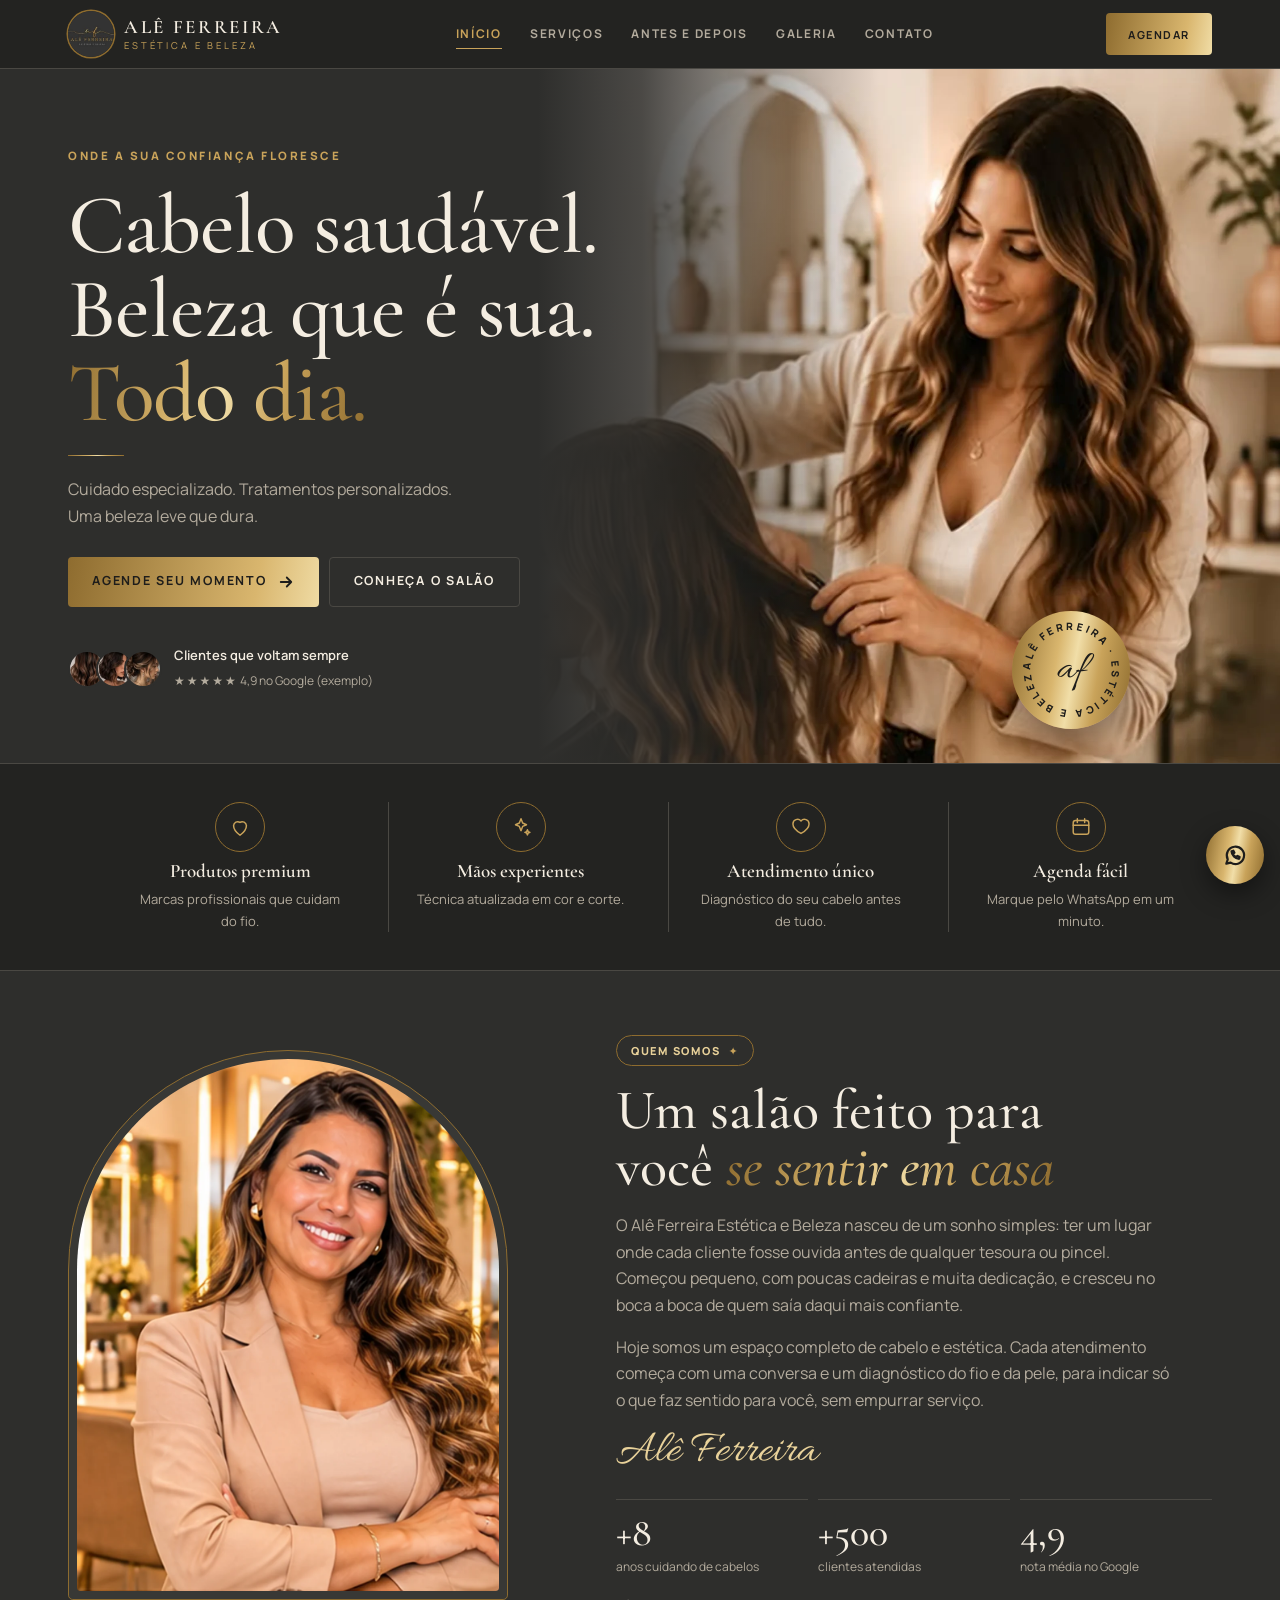
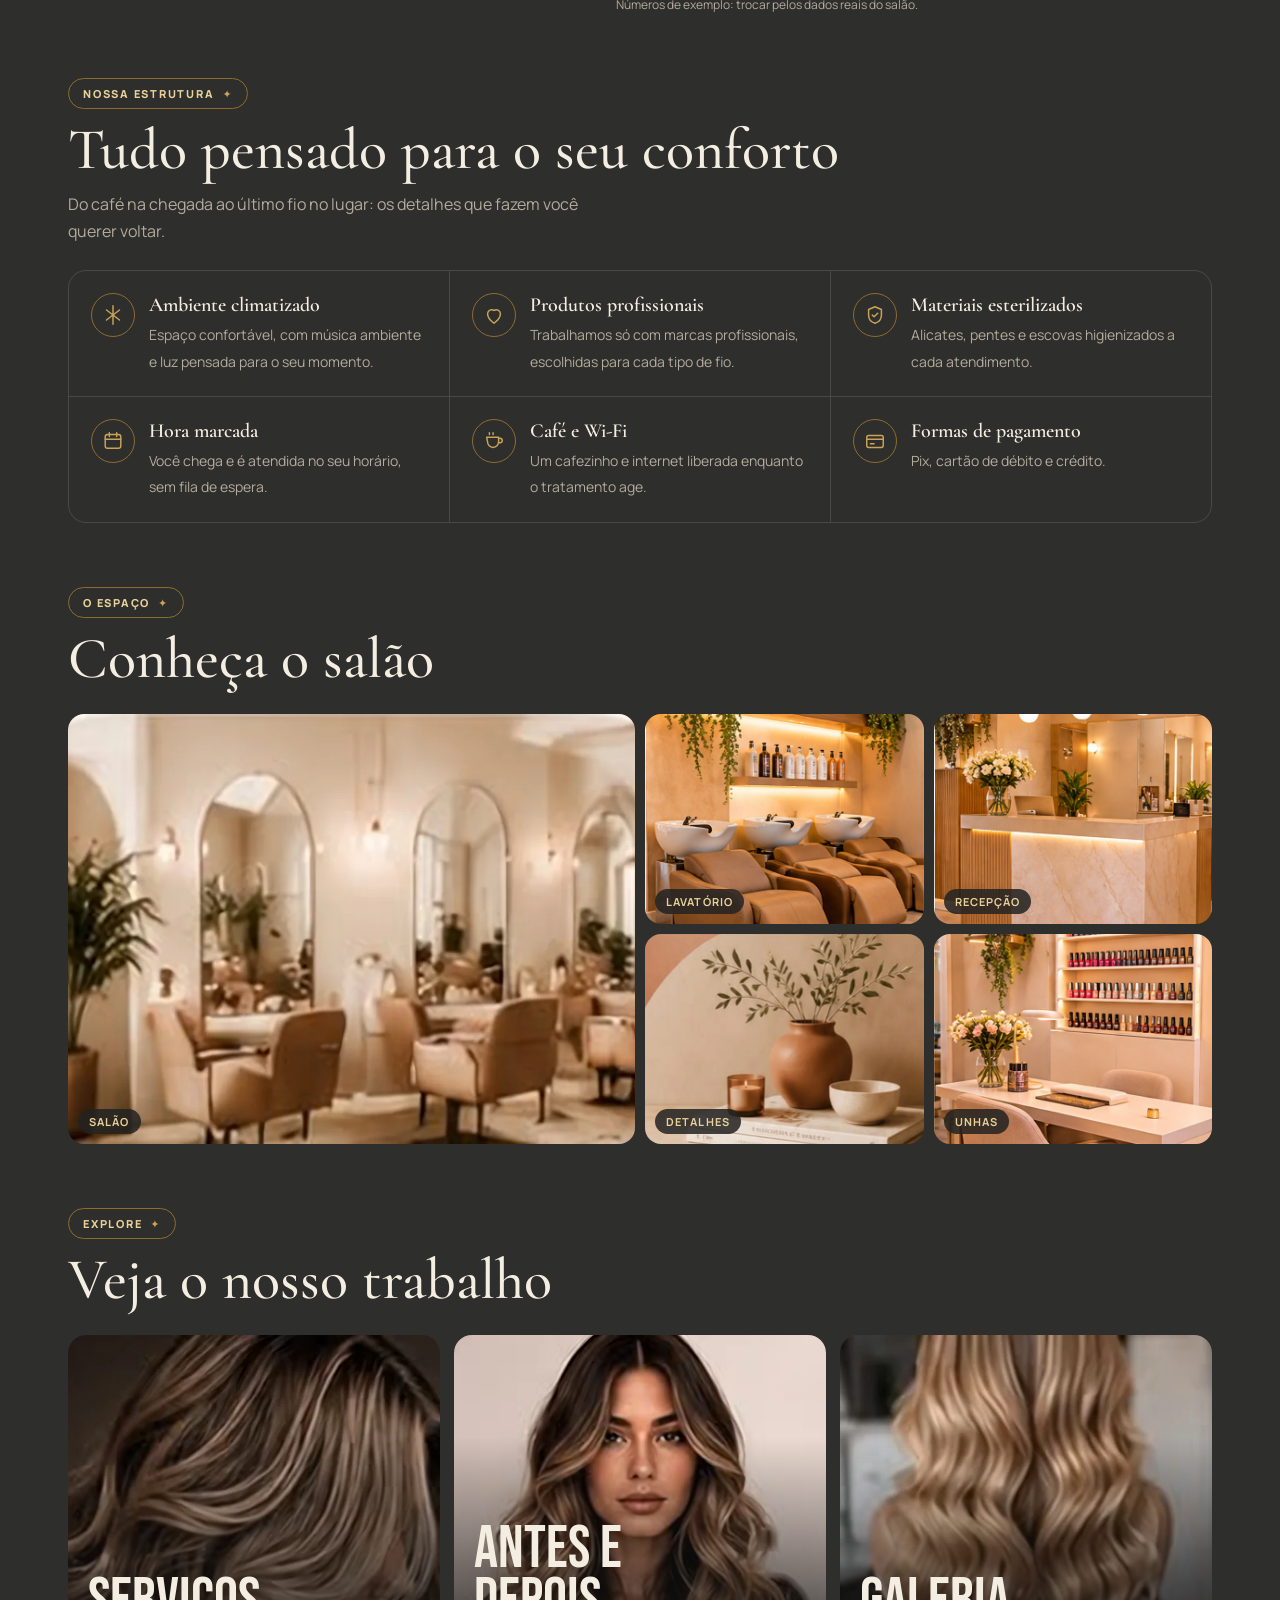
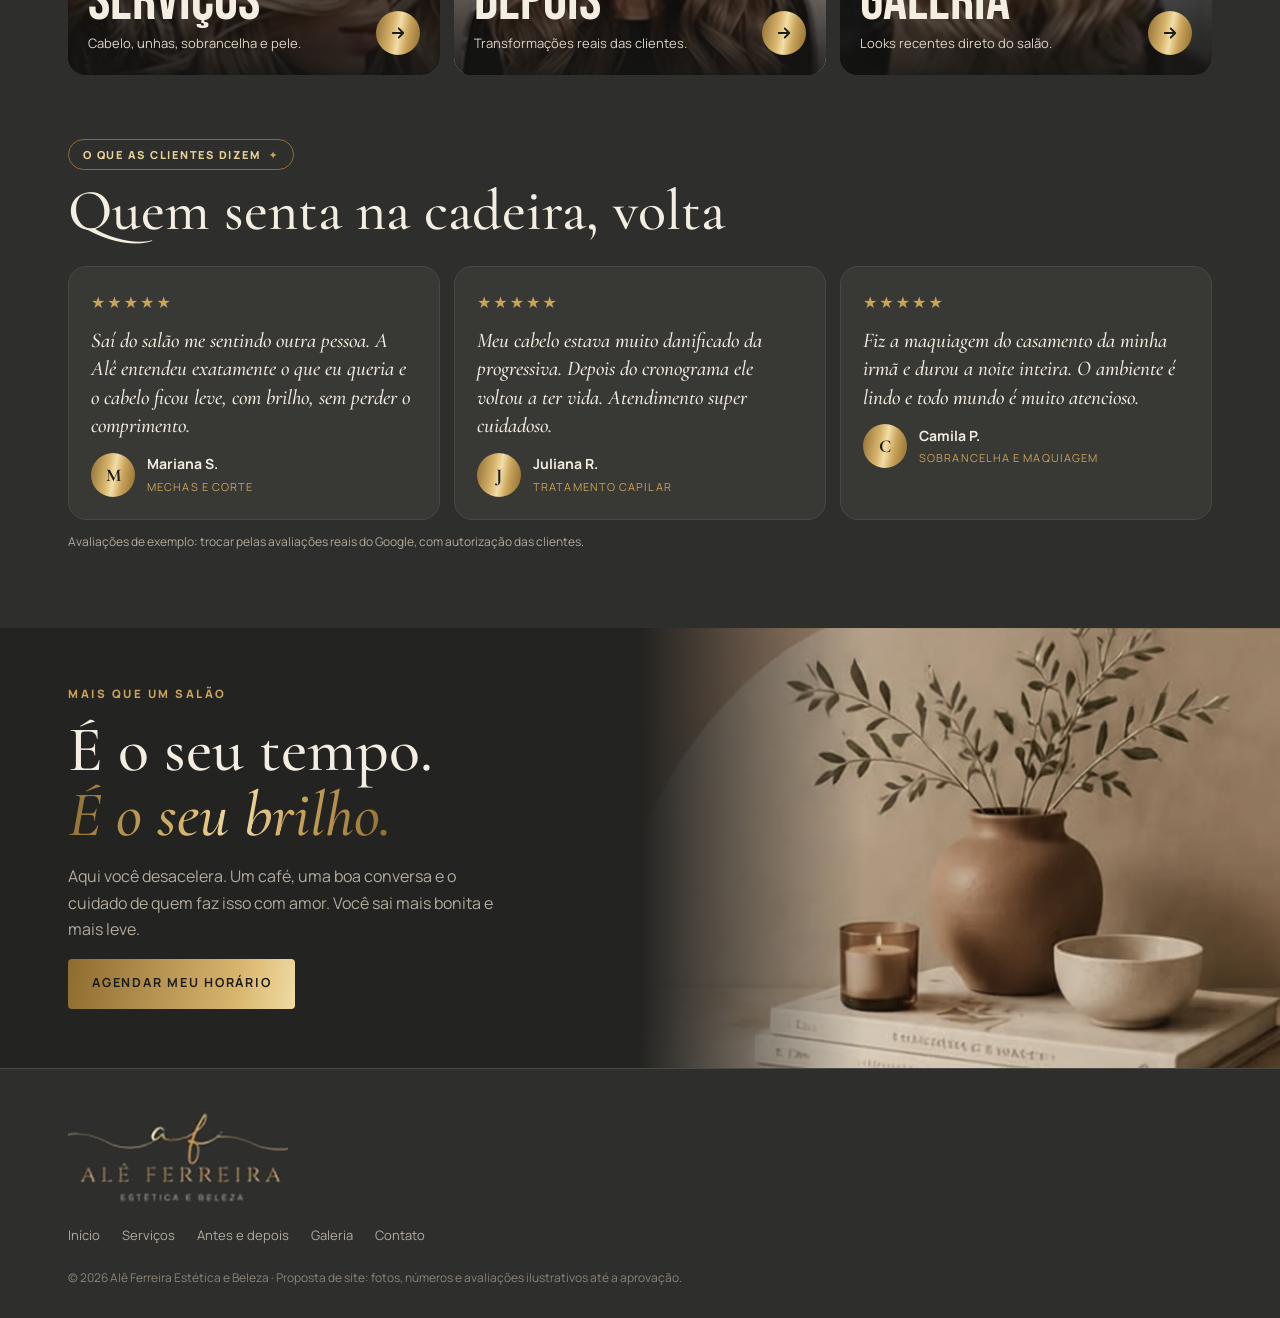
==== commit d0d3b117: "Nova versão do site do salão Alê Ferreira em 5 páginas Início sobre o salão, serviços, antes e depoi" ====
--- a/projetos/ale-ferreira/index.html
+++ b/projetos/ale-ferreira/index.html
@@ -4,308 +4,102 @@
 <meta charset="utf-8">
 <meta name="viewport" content="width=device-width, initial-scale=1, viewport-fit=cover">
 <title>Alê Ferreira | Estética e Beleza</title>
-<meta name="description" content="Corte, coloração, mechas, escova, tratamentos capilares e estética com a Alê Ferreira. Agende seu horário pelo WhatsApp.">
+<meta name="description" content="Salão Alê Ferreira Estética e Beleza: cabelo, sobrancelha, pele, unhas e maquiagem com atendimento personalizado. Agende pelo WhatsApp.">
 <meta name="theme-color" content="#2B2B29">
 <meta property="og:type" content="website">
 <meta property="og:locale" content="pt_BR">
 <meta property="og:title" content="Alê Ferreira | Estética e Beleza">
-<meta property="og:description" content="Cabelo saudável e beleza que é sua. Agende seu horário pelo WhatsApp.">
+<meta property="og:description" content="Salão Alê Ferreira Estética e Beleza: cabelo, sobrancelha, pele, unhas e maquiagem com atendimento personalizado. Agende pelo WhatsApp.">
+<link rel="icon" href="img/logo-badge.png">
 <link rel="preconnect" href="https://fonts.googleapis.com">
 <link rel="preconnect" href="https://fonts.gstatic.com" crossorigin>
 <link href="https://fonts.googleapis.com/css2?family=Allura&family=Bebas+Neue&family=Cormorant+Garamond:ital,wght@0,500;0,600;1,500&family=Manrope:wght@400;500;700;800&display=swap" rel="stylesheet">
-<style>
-/* Layout: herói em duas colunas (texto | foto em arco) como a referência 1; depois cards de serviço grandes, antes e depois e faixa do Instagram como a referência 2. Tudo nas cores da logo: grafite e dourado. */
-:root {
-  --ink: #232321;        /* grafite mais fundo */
-  --coal: #2E2E2C;       /* fundo da logo */
-  --coal-2: #383835;     /* superfícies */
-  --line: #4A4843;
-  --ivory: #F4EDE1;      /* texto principal */
-  --muted: #B3AB9D;
-  --gold: #C9A35A;       /* dourado da logo */
-  --gold-l: #E9D29A;
-  --gold-d: #8E6C2F;
-  --grad: linear-gradient(100deg, #8E6C2F 0%, #D9B66E 38%, #F1DEA8 52%, #C9A35A 70%, #8E6C2F 100%);
-  --serif: 'Cormorant Garamond', 'Times New Roman', Georgia, serif;
-  --cond: 'Bebas Neue', 'Oswald', Impact, 'Arial Narrow', sans-serif;
-  --body: 'Manrope', system-ui, -apple-system, 'Segoe UI', sans-serif;
-  --script: 'Allura', 'Brush Script MT', cursive;
-  --r: 18px;
-  color-scheme: dark;
-}
-*, *::before, *::after { box-sizing: border-box; }
-html { scroll-behavior: smooth; -webkit-text-size-adjust: 100%; }
-body { margin: 0; background: var(--coal); color: var(--ivory); font: 400 16px/1.65 var(--body); }
-img { max-width: 100%; display: block; }
-a { color: inherit; }
-button { font: inherit; touch-action: manipulation; }
-h1, h2, h3 { text-wrap: balance; margin: 0; }
-:focus-visible { outline: 2px solid var(--gold-l); outline-offset: 3px; border-radius: 6px; }
-.wrap { max-width: 1180px; margin: 0 auto; padding-left: max(18px, env(safe-area-inset-left, 0px)); padding-right: max(18px, env(safe-area-inset-right, 0px)); }
-.eyebrow { font: 800 11.5px/1.2 var(--body); letter-spacing: .22em; text-transform: uppercase; color: var(--gold); }
-.goldtxt { background: var(--grad); -webkit-background-clip: text; background-clip: text; color: transparent; }
-.rule { width: 56px; height: 1.5px; background: var(--grad); border: 0; margin: 0; }
-.btn { display: inline-flex; align-items: center; justify-content: center; gap: 10px; min-height: 50px; padding: 0 24px; border-radius: 4px; font: 700 12.5px/1 var(--body); letter-spacing: .14em; text-transform: uppercase; text-decoration: none; cursor: pointer; border: 0; transition: transform .2s ease, filter .2s ease; }
-.btn:active { transform: scale(.97); }
-.btn-gold { background: var(--grad); background-size: 200% 100%; color: #1E1D1B; }
-.btn-gold:hover { filter: brightness(1.08); }
-.btn-line { background: transparent; color: var(--ivory); border: 1.5px solid var(--line); }
-.btn-line:hover { border-color: var(--gold); }
-.btn svg { flex: none; }
-
-/* topo */
-.top { position: sticky; top: 0; z-index: 40; background: rgba(35,35,33,.92); backdrop-filter: blur(10px); -webkit-backdrop-filter: blur(10px); border-bottom: 1px solid var(--line); padding-top: env(safe-area-inset-top, 0px); }
-.top .wrap { display: flex; align-items: center; justify-content: space-between; gap: 14px; min-height: 68px; }
-.brand { display: flex; align-items: center; gap: 10px; text-decoration: none; }
-.brand img { width: 46px; height: 46px; border-radius: 50%; box-shadow: 0 0 0 1.5px var(--gold-d); }
-.brand span { display: flex; flex-direction: column; line-height: 1; }
-.brand b { font: 600 19px/1 var(--serif); letter-spacing: .14em; text-transform: uppercase; }
-.brand small { font-size: 9.5px; letter-spacing: .3em; text-transform: uppercase; color: var(--gold); margin-top: 5px; }
-.nav { display: none; gap: 28px; font: 700 12px var(--body); letter-spacing: .14em; text-transform: uppercase; }
-.nav a { text-decoration: none; color: var(--muted); }
-.nav a:hover { color: var(--gold-l); }
-.nav a { padding-block: 6px; border-bottom: 1.5px solid transparent; }
-.nav a[aria-current="page"] { color: var(--gold); border-color: var(--gold); }
-.top .btn { min-height: 42px; padding: 0 16px; font-size: 11px; }
-@media (min-width: 940px) { .nav { display: flex; } .top .btn { padding: 0 22px; } }
-
-/* herói (referência 1): foto sangrando à direita, texto à esquerda sobre degradê */
-.hero { position: relative; overflow: hidden; background: var(--coal); isolation: isolate; }
-.hero-pic { position: relative; height: min(92vw, 440px); }
-.hero-pic img { position: absolute; inset: 0; width: 100%; height: 100%; object-fit: cover; object-position: 60% 20%; }
-.hero-pic::after { content: ""; position: absolute; inset: 0; background: linear-gradient(180deg, rgba(46,46,44,0) 55%, var(--coal) 100%); }
-.hero .wrap { position: relative; display: grid; padding-block: 8px 44px; }
-.hero-copy { display: flex; flex-direction: column; gap: 20px; min-width: 0; max-width: 640px; }
-.hero h1 { font: 500 clamp(46px, 12vw, 84px)/1 var(--serif); letter-spacing: -.012em; }
-.hero h1 em { font-style: normal; }
-.hero p { margin: 0; color: var(--muted); max-width: 440px; font-size: 16px; line-height: 1.7; }
-.hero-actions { display: flex; flex-wrap: wrap; gap: 10px; margin-top: 6px; }
-.proof { display: flex; align-items: center; gap: 12px; margin-top: 18px; }
-.faces { display: flex; }
-.faces img { width: 38px; height: 38px; border-radius: 50%; object-fit: cover; border: 2px solid var(--coal); margin-left: -10px; }
-.faces img:first-child { margin-left: 0; }
-.proof b { display: block; font-size: 13px; font-weight: 600; }
-.proof span { font-size: 12px; color: var(--muted); }
-.stars { color: var(--gold); letter-spacing: 2px; }
-.seal { position: absolute; z-index: 2; right: max(16px, env(safe-area-inset-right, 0px)); top: calc(min(92vw, 440px) - 120px); width: 104px; height: 104px; border-radius: 50%; background: var(--grad); color: #1E1D1B; display: grid; place-items: center; box-shadow: 0 14px 30px rgba(0,0,0,.35); }
-.seal svg { position: absolute; inset: 6px; width: calc(100% - 12px); height: calc(100% - 12px); animation: spin 22s linear infinite; }
-.seal span { font: 400 40px/1 var(--script); color: #1E1D1B; }
-@keyframes spin { to { transform: rotate(360deg); } }
-@media (min-width: 900px) {
-  .hero { min-height: 560px; display: flex; align-items: center; }
-  .hero-pic { position: absolute; top: 0; right: 0; bottom: 0; width: 58%; height: auto; z-index: -1; }
-  .hero-pic img { object-position: 50% 32%; }
-  .hero-pic::after { background: linear-gradient(90deg, var(--coal) 0%, rgba(46,46,44,.85) 14%, rgba(46,46,44,0) 46%); }
-  .hero .wrap { width: 100%; padding-block: 80px 70px; }
-  .seal { top: auto; right: max(120px, calc((100vw - 1180px) / 2 + 100px)); bottom: 34px; width: 118px; height: 118px; }
-}
-
-/* diferenciais */
-.perks { background: var(--ink); border-block: 1px solid var(--line); }
-.perks ul { list-style: none; margin: 0; padding-block: 28px; display: grid; grid-template-columns: repeat(2, minmax(0, 1fr)); gap: 24px 16px; }
-.perks li { display: flex; flex-direction: column; align-items: center; text-align: center; gap: 8px; }
-.perks .ico { width: 50px; height: 50px; border-radius: 50%; border: 1px solid var(--gold-d); display: grid; place-items: center; color: var(--gold); }
-.perks b { font: 600 19px/1.15 var(--serif); }
-.perks span { font-size: 13px; color: var(--muted); max-width: 210px; }
-@media (min-width: 900px) { .perks ul { grid-template-columns: repeat(4, minmax(0, 1fr)); padding-block: 38px; } .perks li + li { border-left: 1px solid var(--line); } }
-
-/* seções */
-.sec { padding-block: 64px; }
-.pill { display: inline-flex; align-items: center; gap: 8px; align-self: flex-start; border: 1px solid var(--gold-d); color: var(--gold-l); border-radius: 999px; padding: 7px 14px; font: 800 11px var(--body); letter-spacing: .16em; text-transform: uppercase; }
-.pill i { font-style: normal; color: var(--gold); }
-.head { display: flex; flex-direction: column; gap: 12px; margin-bottom: 26px; }
-.head h2 { font: 500 clamp(36px, 8.5vw, 58px)/1 var(--serif); }
-.head p { margin: 0; color: var(--muted); max-width: 520px; }
-
-/* serviços (referência 2) */
-.cards { display: grid; gap: 14px; grid-template-columns: minmax(0, 1fr); }
-.card { position: relative; border-radius: var(--r); overflow: hidden; aspect-ratio: 4/3.3; background: var(--coal-2); isolation: isolate; }
-.card img { position: absolute; inset: 0; width: 100%; height: 100%; object-fit: cover; z-index: -2; transition: transform .6s ease; }
-.card::after { content: ""; position: absolute; inset: 0; z-index: -1; background: linear-gradient(180deg, rgba(20,20,19,0) 35%, rgba(20,20,19,.88) 100%); }
-.card:hover img { transform: scale(1.04); }
-.card .in { position: absolute; left: 18px; right: 18px; bottom: 16px; display: flex; align-items: flex-end; justify-content: space-between; gap: 12px; }
-.card h3 { font: 400 clamp(52px, 15vw, 70px)/.86 var(--cond); letter-spacing: .01em; }
-.card p { margin: 6px 0 0; font-size: 13px; color: #DCD4C6; max-width: 200px; line-height: 1.4; }
-.card .go { flex: none; width: 42px; height: 42px; border-radius: 50%; background: var(--grad); color: #1E1D1B; display: grid; place-items: center; text-decoration: none; }
-@media (min-width: 640px) { .cards { grid-template-columns: repeat(2, minmax(0, 1fr)); } }
-@media (min-width: 1040px) { .cards { grid-template-columns: repeat(4, minmax(0, 1fr)); } .card { aspect-ratio: 3/3.9; } .card h3 { font-size: 64px; } }
-.extra { margin-top: 18px; display: grid; gap: 0; border: 1px solid var(--line); border-radius: var(--r); padding: 6px 18px; background: var(--ink); }
-.extra h3 { font: 600 22px var(--serif); padding-block: 12px 4px; }
-.extra ul { list-style: none; margin: 0; padding: 0; display: grid; grid-template-columns: minmax(0, 1fr); }
-.extra li { display: flex; justify-content: space-between; gap: 12px; padding-block: 12px; border-top: 1px solid var(--line); font-size: 15px; }
-.extra li span { color: var(--muted); font-size: 13px; text-align: right; }
-@media (min-width: 760px) { .extra ul { grid-template-columns: repeat(2, minmax(0, 1fr)); column-gap: 40px; } }
-
-/* antes e depois */
-.ba { display: grid; gap: 26px; }
-.ba-copy { display: flex; flex-direction: column; gap: 14px; }
-.ba-copy h2 { font: 400 clamp(56px, 15vw, 88px)/.86 var(--cond); letter-spacing: .01em; }
-.ba-copy p { margin: 0; color: var(--muted); }
-.ba-tabs { display: flex; gap: 8px; flex-wrap: wrap; }
-.ba-tabs button { min-height: 40px; padding: 0 16px; border-radius: 999px; border: 1px solid var(--line); background: var(--coal-2); color: var(--ivory); font: 700 13px var(--body); cursor: pointer; }
-.ba-tabs button[aria-pressed="true"] { background: var(--grad); color: #1E1D1B; border-color: transparent; }
-.compare { position: relative; border-radius: var(--r); overflow: hidden; aspect-ratio: 652/572; background: var(--coal-2); user-select: none; -webkit-user-select: none; touch-action: pan-y; border: 1px solid var(--line); }
-.compare img { position: absolute; inset: 0; width: 100%; height: 100%; object-fit: cover; object-position: center top; pointer-events: none; }
-.compare .after { clip-path: inset(0 0 0 var(--pos, 50%)); }
-.compare .lbl { position: absolute; top: 14px; z-index: 3; background: rgba(35,35,33,.82); color: var(--gold-l); font: 800 11px var(--body); letter-spacing: .16em; text-transform: uppercase; padding: 6px 12px; border-radius: 999px; }
-.compare .lbl.l { left: 14px; } .compare .lbl.r { right: 14px; }
-.compare .bar { position: absolute; top: 0; bottom: 0; left: var(--pos, 50%); width: 2px; margin-left: -1px; background: var(--gold-l); z-index: 2; pointer-events: none; }
-.compare .knob { position: absolute; top: 50%; left: var(--pos, 50%); width: 48px; height: 48px; margin: -24px 0 0 -24px; border-radius: 50%; background: var(--grad); color: #1E1D1B; display: grid; place-items: center; z-index: 2; box-shadow: 0 6px 18px rgba(0,0,0,.4); pointer-events: none; }
-.compare input { position: absolute; inset: 0; width: 100%; height: 100%; opacity: 0; cursor: ew-resize; z-index: 4; margin: 0; }
-.compare:focus-within .knob { outline: 2px solid var(--ivory); outline-offset: 3px; }
-.ba-note { font-size: 12px; color: var(--muted); margin: 10px 0 0; }
-@media (min-width: 900px) { .ba { grid-template-columns: 1fr 1fr; align-items: center; gap: 56px; } .compare { max-width: 520px; justify-self: end; } }
-
-/* faixa momento (referência 1) */
-.moment { background: var(--ink); }
-.moment .wrap { display: grid; gap: 0; padding-left: 0; padding-right: 0; max-width: none; }
-.moment-copy { padding-block: 56px; padding-left: max(18px, env(safe-area-inset-left, 0px)); padding-right: max(18px, env(safe-area-inset-right, 0px)); display: flex; flex-direction: column; gap: 16px; justify-content: center; }
-.moment-copy h2 { font: 500 clamp(40px, 9.5vw, 64px)/1.02 var(--serif); }
-.moment-copy h2 em { font-style: italic; }
-.moment-copy p { margin: 0; color: var(--muted); max-width: 440px; }
-.moment-pic { min-height: 280px; position: relative; }
-.moment-pic img { position: absolute; inset: 0; width: 100%; height: 100%; object-fit: cover; filter: saturate(.75) sepia(.25) brightness(.85); }
-.moment-pic::before { content: ""; position: absolute; inset: 0; z-index: 1; background: linear-gradient(90deg, var(--ink) 0%, rgba(35,35,33,0) 35%); }
-@media (min-width: 900px) { .moment .wrap { grid-template-columns: 1fr 1fr; } .moment-copy { padding-left: max(18px, calc((100vw - 1180px) / 2 + 18px)); } .moment-pic { min-height: 440px; } }
-
-/* instagram (referência 2) */
-.insta { display: grid; gap: 22px; }
-.insta-copy { display: flex; flex-direction: column; gap: 12px; }
-.insta-copy h2 { font: 400 clamp(54px, 14vw, 80px)/.88 var(--cond); }
-.insta-copy p { margin: 0; color: var(--muted); }
-.strip { display: grid; grid-auto-flow: column; grid-auto-columns: 46%; gap: 10px; overflow-x: auto; scroll-snap-type: x mandatory; scrollbar-width: none; padding-bottom: 4px; }
-.strip::-webkit-scrollbar { display: none; }
-.strip figure { margin: 0; position: relative; border-radius: 14px; overflow: hidden; aspect-ratio: 4/5; scroll-snap-align: start; }
-.strip img { width: 100%; height: 100%; object-fit: cover; }
-.strip figcaption { position: absolute; top: 10px; left: 10px; background: var(--grad); color: #1E1D1B; font: 800 10px var(--body); letter-spacing: .1em; text-transform: uppercase; padding: 5px 10px; border-radius: 999px; }
-@media (min-width: 900px) { .insta { grid-template-columns: .55fr 2fr; align-items: center; } .strip { grid-auto-flow: row; grid-template-columns: repeat(5, minmax(0, 1fr)); overflow: visible; } }
-
-/* depoimentos */
-.revs { display: grid; gap: 14px; }
-.rev { margin: 0; background: var(--coal-2); border: 1px solid var(--line); border-radius: var(--r); padding: 22px; display: flex; flex-direction: column; gap: 12px; }
-.rev blockquote { margin: 0; font: 500 21px/1.35 var(--serif); font-style: italic; }
-.rev figcaption { font-size: 13px; color: var(--muted); }
-.rev figcaption b { color: var(--ivory); display: block; font-size: 14px; }
-.note { font-size: 12px; color: var(--muted); margin-top: 12px; }
-@media (min-width: 900px) { .revs { grid-template-columns: repeat(3, minmax(0, 1fr)); } }
-
-/* agendar (referência 1) */
-.book { background: var(--ink); border-top: 1px solid var(--line); }
-.book .wrap { display: grid; gap: 30px; padding-block: 60px; }
-.oval { border-radius: 999px; overflow: hidden; aspect-ratio: 2/1; border: 1.5px solid var(--gold-d); }
-.oval img { width: 100%; height: 100%; object-fit: cover; }
-.book h2 { font: 500 clamp(38px, 9vw, 58px)/1.02 var(--serif); }
-.book p { color: var(--muted); margin: 10px 0 18px; }
-.form { display: grid; gap: 12px; }
-.field { display: grid; gap: 6px; }
-.field label { font-size: 12px; font-weight: 800; letter-spacing: .12em; text-transform: uppercase; color: var(--gold-l); }
-.field input, .field select { width: 100%; min-height: 50px; padding: 0 16px; border-radius: 14px; border: 1px solid var(--line); background: var(--coal); color: var(--ivory); font: 15px var(--body); }
-.row2 { display: grid; gap: 12px; grid-template-columns: minmax(0, 1fr) minmax(0, 1fr); }
-.err { min-height: 18px; color: #F0A58C; font-size: 13px; margin: 0; }
-.where { list-style: none; padding: 0; margin: 22px 0 0; display: grid; gap: 12px; font-size: 14px; color: var(--muted); }
-.where li { display: flex; gap: 10px; }
-.where svg { color: var(--gold); flex: none; margin-top: 2px; }
-@media (min-width: 900px) { .book .wrap { grid-template-columns: 1fr 1fr; align-items: center; gap: 56px; padding-block: 80px; } }
-
-/* rodapé */
-.foot { padding-block: 40px 30px; border-top: 1px solid var(--line); background: var(--coal); }
-.foot .wrap { display: grid; gap: 22px; }
-.foot img { width: 220px; }
-.foot nav { display: flex; flex-wrap: wrap; gap: 10px 22px; font-size: 13px; }
-.foot nav a { color: var(--muted); text-decoration: none; }
-.foot small { color: #8A8478; font-size: 12px; }
-
-.wa-float { position: fixed; right: max(16px, env(safe-area-inset-right, 0px)); bottom: calc(16px + env(safe-area-inset-bottom, 0px)); z-index: 50; width: 58px; height: 58px; border-radius: 50%; background: var(--grad); color: #1E1D1B; display: grid; place-items: center; box-shadow: 0 10px 26px rgba(0,0,0,.45); text-decoration: none; }
-
-@media (prefers-reduced-motion: reduce) { *, *::before, *::after { animation: none !important; transition: none !important; scroll-behavior: auto !important; } }
-</style>
+<link rel="stylesheet" href="css/base.css">
+<link rel="stylesheet" href="css/pages.css">
 </head>
 <body>
-
 <header class="top">
   <div class="wrap">
-    <a class="brand" href="#inicio" aria-label="Alê Ferreira, início"><img src="img/logo-badge.png" alt=""><span><b>Alê Ferreira</b><small>Estética e Beleza</small></span></a>
-    <nav class="nav" aria-label="Principal"><a href="#inicio" aria-current="page">Início</a><a href="#servicos">Serviços</a><a href="#antes-depois">Antes e depois</a><a href="#galeria">Galeria</a><a href="#agendar">Contato</a></nav>
-    <a class="btn btn-gold" href="#agendar">Agendar</a>
+    <a class="brand" href="index.html" aria-label="Alê Ferreira, início"><img src="img/logo-badge.png" alt=""><span><b>Alê Ferreira</b><small>Estética e Beleza</small></span></a>
+    <nav class="nav" aria-label="Principal"><a href="index.html" aria-current="page">Início</a><a href="servicos.html">Serviços</a><a href="antes-depois.html">Antes e depois</a><a href="galeria.html">Galeria</a><a href="contato.html">Contato</a></nav>
+    <a class="btn btn-gold" href="contato.html" data-agendar="">Agendar</a>
   </div>
+  <nav class="pills" aria-label="Páginas"><div class="wrap"><ul><li><a href="index.html" aria-current="page">Início</a></li><li><a href="servicos.html">Serviços</a></li><li><a href="antes-depois.html">Antes e depois</a></li><li><a href="galeria.html">Galeria</a></li><li><a href="contato.html">Contato</a></li></ul></div></nav>
 </header>
-
-<main id="inicio">
+<main>
 <section class="hero" aria-labelledby="t-hero">
   <div class="hero-pic"><img src="img/hero.webp" alt="Cabeleireira finalizando ondas em uma cliente" fetchpriority="high"></div>
-  <div class="seal" aria-hidden="true">
-    <svg viewBox="0 0 100 100"><defs><path id="circ" d="M50 50 m-38 0 a38 38 0 1 1 76 0 a38 38 0 1 1 -76 0"/></defs><text font-family="Manrope, sans-serif" font-size="9.6" font-weight="800" letter-spacing="2.6" fill="#1E1D1B"><textPath href="#circ">ALÊ FERREIRA · ESTÉTICA E BELEZA ·</textPath></text></svg>
-    <span>af</span>
-  </div>
+  <div class="seal" aria-hidden="true"><svg viewBox="0 0 100 100"><defs><path id="circ" d="M50 50 m-38 0 a38 38 0 1 1 76 0 a38 38 0 1 1 -76 0"/></defs><text font-family="Manrope, sans-serif" font-size="9.6" font-weight="800" letter-spacing="2.6" fill="#1E1D1B"><textPath href="#circ">ALÊ FERREIRA · ESTÉTICA E BELEZA ·</textPath></text></svg><span>af</span></div>
   <div class="wrap">
     <div class="hero-copy">
       <span class="eyebrow">Onde a sua confiança floresce</span>
       <h1 id="t-hero">Cabelo saudável.<br>Beleza que é sua.<br><em class="goldtxt">Todo dia.</em></h1>
       <hr class="rule">
       <p>Cuidado especializado. Tratamentos personalizados.<br>Uma beleza leve que dura.</p>
-      <div class="hero-actions">
-        <a class="btn btn-gold" href="#agendar">Agende seu momento <svg width="18" height="18" viewBox="0 0 24 24" fill="none" stroke="currentColor" stroke-width="2.2" stroke-linecap="round" stroke-linejoin="round" aria-hidden="true"><path d="M5 12h14M13 6l6 6-6 6"/></svg></a>
-              </div>
-      <div class="proof">
-        <div class="faces" aria-hidden="true"><img src="img/i5.webp" alt=""><img src="img/i4.webp" alt=""><img src="img/i2.webp" alt=""></div>
-        <div><b>Amado por +500 clientes</b><span><span class="stars" aria-label="5 estrelas">★★★★★</span> 4,9 no Google (exemplo)</span></div>
-      </div>
-    </div>
-</section>
-
-<section class="perks" aria-label="Diferenciais">
-  <div class="wrap"><ul>
-    <li><span class="ico"><svg width="22" height="22" viewBox="0 0 24 24" fill="none" stroke="currentColor" stroke-width="1.6" stroke-linecap="round" stroke-linejoin="round" aria-hidden="true"><path d="M12 21c-4-3-7-6.5-7-10.5A4.5 4.5 0 0 1 12 7a4.5 4.5 0 0 1 7 3.5c0 4-3 7.5-7 10.5z"/></svg></span><b>Produtos premium</b><span>Marcas profissionais que cuidam do fio.</span></li>
-    <li><span class="ico"><svg width="22" height="22" viewBox="0 0 24 24" fill="none" stroke="currentColor" stroke-width="1.6" stroke-linecap="round" stroke-linejoin="round" aria-hidden="true"><path d="M12 3l1.8 4.6L18 9.5l-4.2 1.9L12 16l-1.8-4.6L6 9.5l4.2-1.9z"/><path d="M19 15l.8 2 2 .8-2 .8-.8 2-.8-2-2-.8 2-.8z"/></svg></span><b>Mãos experientes</b><span>Técnica atualizada em cor e corte.</span></li>
-    <li><span class="ico"><svg width="22" height="22" viewBox="0 0 24 24" fill="none" stroke="currentColor" stroke-width="1.6" stroke-linecap="round" stroke-linejoin="round" aria-hidden="true"><path d="M20.8 8.6a5 5 0 0 0-8.8-3.2 5 5 0 0 0-8.8 3.2c0 5.4 8.8 10.4 8.8 10.4s8.8-5 8.8-10.4z"/></svg></span><b>Atendimento único</b><span>Diagnóstico do seu cabelo antes de tudo.</span></li>
-    <li><span class="ico"><svg width="22" height="22" viewBox="0 0 24 24" fill="none" stroke="currentColor" stroke-width="1.6" stroke-linecap="round" stroke-linejoin="round" aria-hidden="true"><rect x="3.5" y="5" width="17" height="15" rx="2.5"/><path d="M3.5 10h17M8 3v4M16 3v4"/></svg></span><b>Agenda fácil</b><span>Marque pelo WhatsApp em um minuto.</span></li>
-  </ul></div>
-</section>
-
-<section class="sec" id="servicos" aria-labelledby="t-serv">
-  <div class="wrap">
-    <div class="head">
-      <span class="pill">Nossos serviços <i>✦</i></span>
-      <h2 id="t-serv">Cuidado completo, <em class="goldtxt">do fio à pele</em></h2>
-      <p>Do corte ao tratamento, cada serviço é pensado para o seu tipo de cabelo e para o resultado que você quer ver no espelho.</p>
-    </div>
-    <div class="cards">
-      <article class="card"><img src="img/corte.webp" alt="Corte bob com ondas" loading="lazy"><div class="in"><div><h3>Corte</h3><p>Cortes que valorizam o seu rosto e o seu estilo.</p></div><a class="go" href="#agendar" data-servico="Corte" aria-label="Agendar corte"><svg width="18" height="18" viewBox="0 0 24 24" fill="none" stroke="currentColor" stroke-width="2.4" stroke-linecap="round" stroke-linejoin="round" aria-hidden="true"><path d="M5 12h14M13 6l6 6-6 6"/></svg></a></div></article>
-      <article class="card"><img src="img/coloracao.webp" alt="Mechas iluminadas em cabelo ondulado" loading="lazy"><div class="in"><div><h3>Cor</h3><p>Coloração, mechas e morena iluminada.</p></div><a class="go" href="#agendar" data-servico="Coloração e mechas" aria-label="Agendar coloração"><svg width="18" height="18" viewBox="0 0 24 24" fill="none" stroke="currentColor" stroke-width="2.4" stroke-linecap="round" stroke-linejoin="round" aria-hidden="true"><path d="M5 12h14M13 6l6 6-6 6"/></svg></a></div></article>
-      <article class="card"><img src="img/escova.webp" alt="Escova modelada com ondas" loading="lazy"><div class="in"><div><h3>Escova</h3><p>Escova, babyliss e penteados para eventos.</p></div><a class="go" href="#agendar" data-servico="Escova e penteado" aria-label="Agendar escova"><svg width="18" height="18" viewBox="0 0 24 24" fill="none" stroke="currentColor" stroke-width="2.4" stroke-linecap="round" stroke-linejoin="round" aria-hidden="true"><path d="M5 12h14M13 6l6 6-6 6"/></svg></a></div></article>
-      <article class="card"><img src="img/tratamento.webp" alt="Cliente relaxando no lavatório durante tratamento" loading="lazy"><div class="in"><div><h3>Tratar</h3><p>Hidratação, nutrição, reconstrução e botox capilar.</p></div><a class="go" href="#agendar" data-servico="Tratamento capilar" aria-label="Agendar tratamento"><svg width="18" height="18" viewBox="0 0 24 24" fill="none" stroke="currentColor" stroke-width="2.4" stroke-linecap="round" stroke-linejoin="round" aria-hidden="true"><path d="M5 12h14M13 6l6 6-6 6"/></svg></a></div></article>
-    </div>
-    <div class="extra">
-      <h3>Estética e beleza</h3>
-      <ul>
-        <li>Design de sobrancelhas <span>com ou sem henna</span></li>
-        <li>Limpeza de pele <span>profunda</span></li>
-        <li>Manicure e pedicure <span>tradicional e em gel</span></li>
-        <li>Maquiagem <span>social e para noivas</span></li>
-      </ul>
+      <div class="hero-actions"><a class="btn btn-gold" href="contato.html" data-agendar="">Agende seu momento <svg width="18" height="18" viewBox="0 0 24 24" fill="none" stroke="currentColor" stroke-width="2.4" stroke-linecap="round" stroke-linejoin="round" aria-hidden="true"><path d="M5 12h14M13 6l6 6-6 6"/></svg></a><a class="btn btn-line" href="#sobre">Conheça o salão</a></div>
+      <div class="proof"><div class="faces" aria-hidden="true"><img src="img/g5.webp" alt="" loading="lazy"><img src="img/g4.webp" alt="" loading="lazy"><img src="img/g2.webp" alt="" loading="lazy"></div><div><b>Clientes que voltam sempre</b><span><span class="stars" aria-label="5 estrelas">★★★★★</span> 4,9 no Google (exemplo)</span></div></div>
     </div>
   </div>
 </section>
 
-<section class="sec" id="antes-depois" aria-labelledby="t-ba" style="padding-top:0">
-  <div class="wrap ba">
-    <div class="ba-copy">
-      <span class="pill">Resultados <i>✦</i></span>
-      <h2 id="t-ba">Antes <span class="goldtxt">&amp;</span><br>depois</h2>
-      <p>Arraste a linha para ver a transformação. Transformação real, confiança real.</p>
-      <a class="btn btn-gold" href="#agendar" style="align-self:flex-start">Quero esse resultado</a>
+<section class="perks" aria-label="Diferenciais"><div class="wrap"><ul>
+  <li><span class="ico"><svg width="22" height="22" viewBox="0 0 24 24" fill="none" stroke="currentColor" stroke-width="1.6" stroke-linecap="round" stroke-linejoin="round" aria-hidden="true"><path d="M12 21c-4-3-7-6.5-7-10.5A4.5 4.5 0 0 1 12 7a4.5 4.5 0 0 1 7 3.5c0 4-3 7.5-7 10.5z"/></svg></span><b>Produtos premium</b><span>Marcas profissionais que cuidam do fio.</span></li>
+  <li><span class="ico"><svg width="22" height="22" viewBox="0 0 24 24" fill="none" stroke="currentColor" stroke-width="1.6" stroke-linecap="round" stroke-linejoin="round" aria-hidden="true"><path d="M12 3l1.8 4.6L18 9.5l-4.2 1.9L12 16l-1.8-4.6L6 9.5l4.2-1.9z"/><path d="M19 15l.8 2 2 .8-2 .8-.8 2-.8-2-2-.8 2-.8z"/></svg></span><b>Mãos experientes</b><span>Técnica atualizada em cor e corte.</span></li>
+  <li><span class="ico"><svg width="22" height="22" viewBox="0 0 24 24" fill="none" stroke="currentColor" stroke-width="1.6" stroke-linecap="round" stroke-linejoin="round" aria-hidden="true"><path d="M20.8 8.6a5 5 0 0 0-8.8-3.2 5 5 0 0 0-8.8 3.2c0 5.4 8.8 10.4 8.8 10.4s8.8-5 8.8-10.4z"/></svg></span><b>Atendimento único</b><span>Diagnóstico do seu cabelo antes de tudo.</span></li>
+  <li><span class="ico"><svg width="22" height="22" viewBox="0 0 24 24" fill="none" stroke="currentColor" stroke-width="1.6" stroke-linecap="round" stroke-linejoin="round" aria-hidden="true"><rect x="3.5" y="5" width="17" height="15" rx="2.5"/><path d="M3.5 10h17M8 3v4M16 3v4"/></svg></span><b>Agenda fácil</b><span>Marque pelo WhatsApp em um minuto.</span></li>
+</ul></div></section>
+
+<section class="sec" id="sobre" aria-labelledby="t-sobre">
+  <div class="wrap about">
+    <div class="about-pic"><img src="img/sobre.webp" alt="Alê Ferreira, fundadora do salão" loading="lazy"></div>
+    <div class="about-copy">
+      <span class="pill">Quem somos <i>✦</i></span>
+      <h2 id="t-sobre">Um salão feito para você <em class="goldtxt">se sentir em casa</em></h2>
+      <p>O Alê Ferreira Estética e Beleza nasceu de um sonho simples: ter um lugar onde cada cliente fosse ouvida antes de qualquer tesoura ou pincel. Começou pequeno, com poucas cadeiras e muita dedicação, e cresceu no boca a boca de quem saía daqui mais confiante.</p>
+      <p>Hoje somos um espaço completo de cabelo e estética. Cada atendimento começa com uma conversa e um diagnóstico do fio e da pele, para indicar só o que faz sentido para você, sem empurrar serviço.</p>
+      <span class="sign" aria-hidden="true">Alê Ferreira</span>
+      <ul class="numbers"><li><b>+8</b><span>anos cuidando de cabelos</span></li><li><b>+500</b><span>clientes atendidas</span></li><li><b>4,9</b><span>nota média no Google</span></li></ul>
+      <p class="note" style="margin:0">Números de exemplo: trocar pelos dados reais do salão.</p>
     </div>
-    <div>
-      <div class="compare" style="--pos:50%">
-        <img src="img/antes.webp" alt="Antes: cabelo liso e sem brilho">
-        <img class="after" src="img/depois.webp" alt="Depois: ondas com mechas iluminadas">
-        <span class="lbl l">Antes</span><span class="lbl r">Depois</span>
-        <span class="bar"></span>
-        <span class="knob" aria-hidden="true"><svg width="20" height="20" viewBox="0 0 24 24" fill="none" stroke="currentColor" stroke-width="2.4" stroke-linecap="round" stroke-linejoin="round"><path d="M9 6l-6 6 6 6M15 6l6 6-6 6"/></svg></span>
-        <input type="range" id="ba-range" min="0" max="100" value="50" aria-label="Arraste para comparar antes e depois">
-      </div>
-      <p class="ba-note">Mechas iluminadas com ondas modeladas. Foto ilustrativa até receber as fotos reais do salão.</p>
+  </div>
+</section>
+
+<section class="sec" aria-labelledby="t-est" style="padding-top:0">
+  <div class="wrap">
+    <div class="head"><span class="pill">Nossa estrutura <i>✦</i></span><h2 id="t-est">Tudo pensado para o seu conforto</h2><p>Do café na chegada ao último fio no lugar: os detalhes que fazem você querer voltar.</p></div>
+    <ul class="specs"><li><span class="ico"><svg width="22" height="22" viewBox="0 0 24 24" fill="none" stroke="currentColor" stroke-width="1.6" stroke-linecap="round" stroke-linejoin="round" aria-hidden="true"><path d="M12 2v20M4.9 6.5l14.2 11M19.1 6.5L4.9 17.5"/></svg></span><div><b>Ambiente climatizado</b><span>Espaço confortável, com música ambiente e luz pensada para o seu momento.</span></div></li><li><span class="ico"><svg width="22" height="22" viewBox="0 0 24 24" fill="none" stroke="currentColor" stroke-width="1.6" stroke-linecap="round" stroke-linejoin="round" aria-hidden="true"><path d="M12 21c-4-3-7-6.5-7-10.5A4.5 4.5 0 0 1 12 7a4.5 4.5 0 0 1 7 3.5c0 4-3 7.5-7 10.5z"/></svg></span><div><b>Produtos profissionais</b><span>Trabalhamos só com marcas profissionais, escolhidas para cada tipo de fio.</span></div></li><li><span class="ico"><svg width="22" height="22" viewBox="0 0 24 24" fill="none" stroke="currentColor" stroke-width="1.6" stroke-linecap="round" stroke-linejoin="round" aria-hidden="true"><path d="M12 3l7 3v6c0 4.5-3 7.8-7 9-4-1.2-7-4.5-7-9V6z"/><path d="M9 12l2 2 4-4"/></svg></span><div><b>Materiais esterilizados</b><span>Alicates, pentes e escovas higienizados a cada atendimento.</span></div></li><li><span class="ico"><svg width="22" height="22" viewBox="0 0 24 24" fill="none" stroke="currentColor" stroke-width="1.6" stroke-linecap="round" stroke-linejoin="round" aria-hidden="true"><rect x="3.5" y="5" width="17" height="15" rx="2.5"/><path d="M3.5 10h17M8 3v4M16 3v4"/></svg></span><div><b>Hora marcada</b><span>Você chega e é atendida no seu horário, sem fila de espera.</span></div></li><li><span class="ico"><svg width="22" height="22" viewBox="0 0 24 24" fill="none" stroke="currentColor" stroke-width="1.6" stroke-linecap="round" stroke-linejoin="round" aria-hidden="true"><path d="M4 8h13v5a6 6 0 0 1-12 0z"/><path d="M17 9h1.5a2.5 2.5 0 0 1 0 5H17M7 3v2M11 3v2"/></svg></span><div><b>Café e Wi‑Fi</b><span>Um cafezinho e internet liberada enquanto o tratamento age.</span></div></li><li><span class="ico"><svg width="22" height="22" viewBox="0 0 24 24" fill="none" stroke="currentColor" stroke-width="1.6" stroke-linecap="round" stroke-linejoin="round" aria-hidden="true"><rect x="3" y="6" width="18" height="13" rx="2"/><path d="M3 10h18M7 15h4"/></svg></span><div><b>Formas de pagamento</b><span>Pix, cartão de débito e crédito.</span></div></li></ul>
+  </div>
+</section>
+
+<section class="sec" aria-labelledby="t-esp" style="padding-top:0">
+  <div class="wrap">
+    <div class="head"><span class="pill">O espaço <i>✦</i></span><h2 id="t-esp">Conheça o salão</h2></div>
+    <div class="space">
+      <figure><img src="img/espaco-1.webp" alt="Salão com espelhos em arco e poltronas" loading="lazy"><figcaption>Salão</figcaption></figure>
+      <figure><img src="img/espaco-2.webp" alt="Lavatório com poltronas reclináveis" loading="lazy"><figcaption>Lavatório</figcaption></figure>
+      <figure><img src="img/espaco-3.webp" alt="Recepção do salão" loading="lazy"><figcaption>Recepção</figcaption></figure>
+      <figure><img src="img/momento.webp" alt="Detalhe da decoração com vaso e vela" loading="lazy"><figcaption>Detalhes</figcaption></figure>
+      <figure><img src="img/espaco-4.webp" alt="Bancada de manicure" loading="lazy"><figcaption>Unhas</figcaption></figure>
     </div>
+  </div>
+</section>
+
+<section class="sec" aria-labelledby="t-go" style="padding-top:0">
+  <div class="wrap">
+    <div class="head"><span class="pill">Explore <i>✦</i></span><h2 id="t-go">Veja o nosso trabalho</h2></div>
+    <div class="go-cards">
+      <a class="go-card" href="servicos.html"><img src="img/coloracao.webp" alt="" loading="lazy"><div class="in"><div><h3>Serviços</h3><p>Cabelo, unhas, sobrancelha e pele.</p></div><span class="go"><svg width="18" height="18" viewBox="0 0 24 24" fill="none" stroke="currentColor" stroke-width="2.4" stroke-linecap="round" stroke-linejoin="round" aria-hidden="true"><path d="M5 12h14M13 6l6 6-6 6"/></svg></span></div></a>
+      <a class="go-card" href="antes-depois.html"><img src="img/ad1-depois.webp" alt="" loading="lazy"><div class="in"><div><h3>Antes e depois</h3><p>Transformações reais das clientes.</p></div><span class="go"><svg width="18" height="18" viewBox="0 0 24 24" fill="none" stroke="currentColor" stroke-width="2.4" stroke-linecap="round" stroke-linejoin="round" aria-hidden="true"><path d="M5 12h14M13 6l6 6-6 6"/></svg></span></div></a>
+      <a class="go-card" href="galeria.html"><img src="img/g3.webp" alt="" loading="lazy"><div class="in"><div><h3>Galeria</h3><p>Looks recentes direto do salão.</p></div><span class="go"><svg width="18" height="18" viewBox="0 0 24 24" fill="none" stroke="currentColor" stroke-width="2.4" stroke-linecap="round" stroke-linejoin="round" aria-hidden="true"><path d="M5 12h14M13 6l6 6-6 6"/></svg></span></div></a>
+    </div>
+  </div>
+</section>
+
+<section class="sec" aria-labelledby="t-dep" style="padding-top:0">
+  <div class="wrap">
+    <div class="head"><span class="pill">O que as clientes dizem <i>✦</i></span><h2 id="t-dep">Quem senta na cadeira, volta</h2></div>
+    <div class="revs"><figure class="rev"><div class="stars" aria-label="5 de 5 estrelas">★★★★★</div><blockquote>Saí do salão me sentindo outra pessoa. A Alê entendeu exatamente o que eu queria e o cabelo ficou leve, com brilho, sem perder o comprimento.</blockquote><figcaption class="who"><span class="av" aria-hidden="true">M</span><span><b>Mariana S.</b><span class="tag">Mechas e corte</span></span></figcaption></figure><figure class="rev"><div class="stars" aria-label="5 de 5 estrelas">★★★★★</div><blockquote>Meu cabelo estava muito danificado da progressiva. Depois do cronograma ele voltou a ter vida. Atendimento super cuidadoso.</blockquote><figcaption class="who"><span class="av" aria-hidden="true">J</span><span><b>Juliana R.</b><span class="tag">Tratamento capilar</span></span></figcaption></figure><figure class="rev"><div class="stars" aria-label="5 de 5 estrelas">★★★★★</div><blockquote>Fiz a maquiagem do casamento da minha irmã e durou a noite inteira. O ambiente é lindo e todo mundo é muito atencioso.</blockquote><figcaption class="who"><span class="av" aria-hidden="true">C</span><span><b>Camila P.</b><span class="tag">Sobrancelha e maquiagem</span></span></figcaption></figure></div>
+    <p class="note">Avaliações de exemplo: trocar pelas avaliações reais do Google, com autorização das clientes.</p>
   </div>
 </section>
 
@@ -315,121 +109,20 @@
       <span class="eyebrow">Mais que um salão</span>
       <h2 id="t-mom">É o seu tempo.<br><em class="goldtxt">É o seu brilho.</em></h2>
       <p>Aqui você desacelera. Um café, uma boa conversa e o cuidado de quem faz isso com amor. Você sai mais bonita e mais leve.</p>
-      <a class="btn btn-line" href="#agendar" style="align-self:flex-start">Conhecer a Alê</a>
+      <a class="btn btn-gold" href="contato.html" data-agendar="" style="align-self:flex-start">Agendar meu horário</a>
     </div>
     <div class="moment-pic"><img src="img/momento.webp" alt="Vaso com folhas, vela e livros em uma bancada" loading="lazy"></div>
   </div>
 </section>
-
-<section class="sec" id="galeria" aria-labelledby="t-ig">
-  <div class="wrap insta">
-    <div class="insta-copy">
-      <h2 id="t-ig">Insta <span class="goldtxt">glam</span></h2>
-      <p>Looks novos toda semana direto do salão.</p>
-      <a class="btn btn-line" href="https://www.instagram.com/" target="_blank" rel="noopener" style="align-self:flex-start">Seguir no Instagram</a>
-    </div>
-    <div class="strip">
-      <figure><img src="img/i1.webp" alt="Ondas castanhas longas" loading="lazy"><figcaption>Em alta</figcaption></figure>
-      <figure><img src="img/i2.webp" alt="Penteado preso com mechas" loading="lazy"></figure>
-      <figure><img src="img/i3.webp" alt="Loiro mel com ondas" loading="lazy"><figcaption>Novo look</figcaption></figure>
-      <figure><img src="img/i4.webp" alt="Corte curto ondulado" loading="lazy"></figure>
-      <figure><img src="img/i5.webp" alt="Morena iluminada" loading="lazy"></figure>
-    </div>
-  </div>
-</section>
-
-<section class="sec" aria-labelledby="t-dep" style="padding-top:0">
-  <div class="wrap">
-    <div class="head"><span class="pill">Depoimentos <i>✦</i></span><h2 id="t-dep">Quem senta na cadeira, volta</h2></div>
-    <div class="revs">
-      <figure class="rev"><div class="stars" aria-label="5 de 5 estrelas">★★★★★</div><blockquote>Aqui entra uma avaliação real do Google sobre o corte ou a coloração.</blockquote><figcaption><b>Cliente 1</b>Exemplo de avaliação</figcaption></figure>
-      <figure class="rev"><div class="stars" aria-label="5 de 5 estrelas">★★★★★</div><blockquote>Aqui entra uma avaliação real sobre o atendimento e o ambiente.</blockquote><figcaption><b>Cliente 2</b>Exemplo de avaliação</figcaption></figure>
-      <figure class="rev"><div class="stars" aria-label="5 de 5 estrelas">★★★★★</div><blockquote>Aqui entra uma avaliação real sobre sobrancelha, pele ou maquiagem.</blockquote><figcaption><b>Cliente 3</b>Exemplo de avaliação</figcaption></figure>
-    </div>
-    <p class="note">Espaço reservado para avaliações reais do Google, com autorização das clientes.</p>
-  </div>
-</section>
-
-<section class="book" id="agendar" aria-labelledby="t-book">
-  <div class="wrap">
-    <div>
-      <div class="oval"><img src="img/salao.webp" alt="Salão com espelhos em arco e poltronas" loading="lazy"></div>
-      <ul class="where">
-        <li><svg width="18" height="18" viewBox="0 0 24 24" fill="none" stroke="currentColor" stroke-width="2" stroke-linecap="round" stroke-linejoin="round" aria-hidden="true"><path d="M12 21s7-6.2 7-11.5A7 7 0 0 0 5 9.5C5 14.8 12 21 12 21z"/><circle cx="12" cy="9.5" r="2.5"/></svg>[Endereço do salão]</li>
-        <li><svg width="18" height="18" viewBox="0 0 24 24" fill="none" stroke="currentColor" stroke-width="2" stroke-linecap="round" stroke-linejoin="round" aria-hidden="true"><circle cx="12" cy="12" r="9"/><path d="M12 7v5l3 2"/></svg>[Dias e horários de atendimento]</li>
-        <li><svg width="18" height="18" viewBox="0 0 24 24" fill="none" stroke="currentColor" stroke-width="2" stroke-linecap="round" stroke-linejoin="round" aria-hidden="true"><path d="M4 20l1.3-4A8 8 0 1 1 8 19z"/></svg>[WhatsApp do salão]</li>
-      </ul>
-    </div>
-    <div>
-      <span class="eyebrow">Agende agora</span>
-      <h2 id="t-book" style="margin-top:12px">Pronta para o seu <em class="goldtxt">melhor cabelo?</em></h2>
-      <p>Escolha o serviço e o melhor dia. A mensagem já vai pronta para o WhatsApp da Alê.</p>
-      <form class="form" id="form" novalidate>
-        <div class="field"><label for="f-nome">Seu nome</label><input id="f-nome" name="nome" autocomplete="name" placeholder="Ex.: Mariana"></div>
-        <div class="field"><label for="f-serv">Serviço</label>
-          <select id="f-serv" name="servico">
-            <option>Corte</option><option>Coloração e mechas</option><option>Escova e penteado</option><option>Tratamento capilar</option>
-            <option>Design de sobrancelhas</option><option>Limpeza de pele</option><option>Manicure e pedicure</option><option>Maquiagem</option>
-          </select></div>
-        <div class="row2">
-          <div class="field"><label for="f-dia">Dia</label><input id="f-dia" name="dia" type="date"></div>
-          <div class="field"><label for="f-per">Período</label><select id="f-per" name="periodo"><option>Manhã</option><option>Tarde</option><option>Noite</option></select></div>
-        </div>
-        <p class="err" id="err" role="alert"></p>
-        <button class="btn btn-gold" type="submit">Enviar no WhatsApp</button>
-      </form>
-    </div>
-  </div>
-</section>
 </main>
-
 <footer class="foot">
   <div class="wrap">
     <img src="img/logo-gold.png" alt="Alê Ferreira Estética e Beleza">
-    <nav aria-label="Rodapé"><a href="#servicos">Serviços</a><a href="#antes-depois">Antes e depois</a><a href="#galeria">Galeria</a><a href="#agendar">Agendar</a><a href="https://www.instagram.com/" target="_blank" rel="noopener">Instagram</a></nav>
-    <small>Proposta de site para Alê Ferreira Estética e Beleza · fotos e avaliações ilustrativas até a aprovação.</small>
+    <nav aria-label="Rodapé"><a href="index.html">Início</a><a href="servicos.html">Serviços</a><a href="antes-depois.html">Antes e depois</a><a href="galeria.html">Galeria</a><a href="contato.html">Contato</a></nav>
+    <small>© <span id="ano">2026</span> Alê Ferreira Estética e Beleza · Proposta de site: fotos, números e avaliações ilustrativos até a aprovação.</small>
   </div>
 </footer>
-
-<a class="wa-float" id="wa-float" href="#" target="_blank" rel="noopener" aria-label="Falar no WhatsApp"><svg width="26" height="26" viewBox="0 0 24 24" fill="none" stroke="currentColor" stroke-width="2" stroke-linecap="round" stroke-linejoin="round" aria-hidden="true"><path d="M4 20l1.3-4A8 8 0 1 1 8 19z"/><path d="M9 9.5c.5 2 2 3.5 4 4.5l1.3-1.2 2 1-.5 1.7c-3.5 0-7-3.5-7-7l1.7-.5 1 2z"/></svg></a>
-
-<script>
-(function () {
-  var WHATS = ''; // número com DDI, ex.: '5591999990000'
-  function wa(msg) { return 'https://wa.me/' + WHATS + '?text=' + encodeURIComponent(msg); }
-  document.getElementById('wa-float').href = wa('Olá, Alê! Vim pelo site e quero agendar um horário.');
-
-  // links internos: rolam até a seção (funciona também na pré-visualização)
-  document.addEventListener('click', function (e) {
-    var a = e.target.closest('a[href^="#"]'); if (!a) return;
-    var id = a.getAttribute('href').slice(1); var t = id && document.getElementById(id); if (!t) return;
-    e.preventDefault(); t.scrollIntoView({ behavior: 'smooth', block: 'start' });
-    var s = a.getAttribute('data-servico'); if (s) document.getElementById('f-serv').value = s;
-  });
-
-  // antes e depois
-  var cmp = document.querySelector('.compare'), rg = document.getElementById('ba-range');
-  function setPos(v) { cmp.style.setProperty('--pos', v + '%'); }
-  rg.addEventListener('input', function () { setPos(rg.value); });
-  function fromPointer(x) { var r = cmp.getBoundingClientRect(); var v = Math.max(0, Math.min(100, (x - r.left) / r.width * 100)); rg.value = v; setPos(v); }
-  cmp.addEventListener('touchmove', function (e) { fromPointer(e.touches[0].clientX); }, { passive: true });
-  cmp.addEventListener('touchstart', function (e) { fromPointer(e.touches[0].clientX); }, { passive: true });
-
-  // data mínima = hoje
-  var d = document.getElementById('f-dia'); var now = new Date(); now.setMinutes(now.getMinutes() - now.getTimezoneOffset()); d.min = now.toISOString().slice(0, 10);
-
-  // agendamento pelo WhatsApp
-  var f = document.getElementById('form'), err = document.getElementById('err');
-  f.addEventListener('input', function () { err.textContent = ''; });
-  f.addEventListener('submit', function (e) {
-    e.preventDefault();
-    var nome = f.nome.value.trim();
-    if (!nome) { err.textContent = 'Digite seu nome para a Alê saber quem é.'; f.nome.focus(); return; }
-    var dia = f.dia.value ? f.dia.value.split('-').reverse().join('/') : 'a combinar';
-    var msg = 'Olá, Alê! Sou ' + nome + ' e quero agendar:\n\nServiço: ' + f.servico.value + '\nDia: ' + dia + '\nPeríodo: ' + f.periodo.value + '\n\nVim pelo site.';
-    var a = document.createElement('a'); a.href = wa(msg); a.target = '_blank'; a.rel = 'noopener'; document.body.appendChild(a); a.click(); a.remove();
-  });
-})();
-</script>
+<a class="wa-float" href="contato.html" data-agendar="" aria-label="Falar no WhatsApp"><svg width="26" height="26" viewBox="0 0 24 24" fill="none" stroke="currentColor" stroke-width="2" stroke-linecap="round" stroke-linejoin="round" aria-hidden="true"><path d="M4 20l1.3-4A8 8 0 1 1 8 19z"/><path d="M9 9.5c.5 2 2 3.5 4 4.5l1.3-1.2 2 1-.5 1.7c-3.5 0-7-3.5-7-7l1.7-.5 1 2z"/></svg></a>
+<script src="js/site.js"></script>
 </body>
 </html>
--- a/projetos/ale-ferreira/css/base.css
+++ b/projetos/ale-ferreira/css/base.css
@@ -0,0 +1,204 @@
+/* Layout: herói em duas colunas (texto | foto em arco) como a referência 1; depois cards de serviço grandes, antes e depois e faixa do Instagram como a referência 2. Tudo nas cores da logo: grafite e dourado. */
+:root {
+  --ink: #232321;        /* grafite mais fundo */
+  --coal: #2E2E2C;       /* fundo da logo */
+  --coal-2: #383835;     /* superfícies */
+  --line: #4A4843;
+  --ivory: #F4EDE1;      /* texto principal */
+  --muted: #B3AB9D;
+  --gold: #C9A35A;       /* dourado da logo */
+  --gold-l: #E9D29A;
+  --gold-d: #8E6C2F;
+  --grad: linear-gradient(100deg, #8E6C2F 0%, #D9B66E 38%, #F1DEA8 52%, #C9A35A 70%, #8E6C2F 100%);
+  --serif: 'Cormorant Garamond', 'Times New Roman', Georgia, serif;
+  --cond: 'Bebas Neue', 'Oswald', Impact, 'Arial Narrow', sans-serif;
+  --body: 'Manrope', system-ui, -apple-system, 'Segoe UI', sans-serif;
+  --script: 'Allura', 'Brush Script MT', cursive;
+  --r: 18px;
+  color-scheme: dark;
+}
+*, *::before, *::after { box-sizing: border-box; }
+html { scroll-behavior: smooth; -webkit-text-size-adjust: 100%; }
+body { margin: 0; background: var(--coal); color: var(--ivory); font: 400 16px/1.65 var(--body); }
+img { max-width: 100%; display: block; }
+a { color: inherit; }
+button { font: inherit; touch-action: manipulation; }
+h1, h2, h3 { text-wrap: balance; margin: 0; }
+:focus-visible { outline: 2px solid var(--gold-l); outline-offset: 3px; border-radius: 6px; }
+.wrap { max-width: 1180px; margin: 0 auto; padding-left: max(18px, env(safe-area-inset-left, 0px)); padding-right: max(18px, env(safe-area-inset-right, 0px)); }
+.eyebrow { font: 800 11.5px/1.2 var(--body); letter-spacing: .22em; text-transform: uppercase; color: var(--gold); }
+.goldtxt { background: var(--grad); -webkit-background-clip: text; background-clip: text; color: transparent; }
+.rule { width: 56px; height: 1.5px; background: var(--grad); border: 0; margin: 0; }
+.btn { display: inline-flex; align-items: center; justify-content: center; gap: 10px; min-height: 50px; padding: 0 24px; border-radius: 4px; font: 700 12.5px/1 var(--body); letter-spacing: .14em; text-transform: uppercase; text-decoration: none; cursor: pointer; border: 0; transition: transform .2s ease, filter .2s ease; }
+.btn:active { transform: scale(.97); }
+.btn-gold { background: var(--grad); background-size: 200% 100%; color: #1E1D1B; }
+.btn-gold:hover { filter: brightness(1.08); }
+.btn-line { background: transparent; color: var(--ivory); border: 1.5px solid var(--line); }
+.btn-line:hover { border-color: var(--gold); }
+.btn svg { flex: none; }
+
+/* topo */
+.top { position: sticky; top: 0; z-index: 40; background: rgba(35,35,33,.92); backdrop-filter: blur(10px); -webkit-backdrop-filter: blur(10px); border-bottom: 1px solid var(--line); padding-top: env(safe-area-inset-top, 0px); }
+.top .wrap { display: flex; align-items: center; justify-content: space-between; gap: 14px; min-height: 68px; }
+.brand { display: flex; align-items: center; gap: 10px; text-decoration: none; }
+.brand img { width: 46px; height: 46px; border-radius: 50%; box-shadow: 0 0 0 1.5px var(--gold-d); }
+.brand span { display: flex; flex-direction: column; line-height: 1; }
+.brand b { font: 600 19px/1 var(--serif); letter-spacing: .14em; text-transform: uppercase; }
+.brand small { font-size: 9.5px; letter-spacing: .3em; text-transform: uppercase; color: var(--gold); margin-top: 5px; }
+.nav { display: none; gap: 28px; font: 700 12px var(--body); letter-spacing: .14em; text-transform: uppercase; }
+.nav a { text-decoration: none; color: var(--muted); }
+.nav a:hover { color: var(--gold-l); }
+.nav a { padding-block: 6px; border-bottom: 1.5px solid transparent; }
+.nav a[aria-current="page"] { color: var(--gold); border-color: var(--gold); }
+.top .btn { min-height: 42px; padding: 0 16px; font-size: 11px; }
+@media (min-width: 940px) { .nav { display: flex; } .top .btn { padding: 0 22px; } }
+
+/* herói (referência 1): foto sangrando à direita, texto à esquerda sobre degradê */
+.hero { position: relative; overflow: hidden; background: var(--coal); isolation: isolate; }
+.hero-pic { position: relative; height: min(92vw, 440px); }
+.hero-pic img { position: absolute; inset: 0; width: 100%; height: 100%; object-fit: cover; object-position: 60% 20%; }
+.hero-pic::after { content: ""; position: absolute; inset: 0; background: linear-gradient(180deg, rgba(46,46,44,0) 55%, var(--coal) 100%); }
+.hero .wrap { position: relative; display: grid; padding-block: 8px 44px; }
+.hero-copy { display: flex; flex-direction: column; gap: 20px; min-width: 0; max-width: 640px; }
+.hero h1 { font: 500 clamp(46px, 12vw, 84px)/1 var(--serif); letter-spacing: -.012em; }
+.hero h1 em { font-style: normal; }
+.hero p { margin: 0; color: var(--muted); max-width: 440px; font-size: 16px; line-height: 1.7; }
+.hero-actions { display: flex; flex-wrap: wrap; gap: 10px; margin-top: 6px; }
+.proof { display: flex; align-items: center; gap: 12px; margin-top: 18px; }
+.faces { display: flex; }
+.faces img { width: 38px; height: 38px; border-radius: 50%; object-fit: cover; border: 2px solid var(--coal); margin-left: -10px; }
+.faces img:first-child { margin-left: 0; }
+.proof b { display: block; font-size: 13px; font-weight: 600; }
+.proof span { font-size: 12px; color: var(--muted); }
+.stars { color: var(--gold); letter-spacing: 2px; }
+.seal { position: absolute; z-index: 2; right: max(16px, env(safe-area-inset-right, 0px)); top: calc(min(92vw, 440px) - 120px); width: 104px; height: 104px; border-radius: 50%; background: var(--grad); color: #1E1D1B; display: grid; place-items: center; box-shadow: 0 14px 30px rgba(0,0,0,.35); }
+.seal svg { position: absolute; inset: 6px; width: calc(100% - 12px); height: calc(100% - 12px); animation: spin 22s linear infinite; }
+.seal span { font: 400 40px/1 var(--script); color: #1E1D1B; }
+@keyframes spin { to { transform: rotate(360deg); } }
+@media (min-width: 900px) {
+  .hero { min-height: 560px; display: flex; align-items: center; }
+  .hero-pic { position: absolute; top: 0; right: 0; bottom: 0; width: 58%; height: auto; z-index: -1; }
+  .hero-pic img { object-position: 50% 32%; }
+  .hero-pic::after { background: linear-gradient(90deg, var(--coal) 0%, rgba(46,46,44,.85) 14%, rgba(46,46,44,0) 46%); }
+  .hero .wrap { width: 100%; padding-block: 80px 70px; }
+  .seal { top: auto; right: max(120px, calc((100vw - 1180px) / 2 + 100px)); bottom: 34px; width: 118px; height: 118px; }
+}
+
+/* diferenciais */
+.perks { background: var(--ink); border-block: 1px solid var(--line); }
+.perks ul { list-style: none; margin: 0; padding-block: 28px; display: grid; grid-template-columns: repeat(2, minmax(0, 1fr)); gap: 24px 16px; }
+.perks li { display: flex; flex-direction: column; align-items: center; text-align: center; gap: 8px; }
+.perks .ico { width: 50px; height: 50px; border-radius: 50%; border: 1px solid var(--gold-d); display: grid; place-items: center; color: var(--gold); }
+.perks b { font: 600 19px/1.15 var(--serif); }
+.perks span { font-size: 13px; color: var(--muted); max-width: 210px; }
+@media (min-width: 900px) { .perks ul { grid-template-columns: repeat(4, minmax(0, 1fr)); padding-block: 38px; } .perks li + li { border-left: 1px solid var(--line); } }
+
+/* seções */
+.sec { padding-block: 64px; }
+.pill { display: inline-flex; align-items: center; gap: 8px; align-self: flex-start; border: 1px solid var(--gold-d); color: var(--gold-l); border-radius: 999px; padding: 7px 14px; font: 800 11px var(--body); letter-spacing: .16em; text-transform: uppercase; }
+.pill i { font-style: normal; color: var(--gold); }
+.head { display: flex; flex-direction: column; gap: 12px; margin-bottom: 26px; }
+.head h2 { font: 500 clamp(36px, 8.5vw, 58px)/1 var(--serif); }
+.head p { margin: 0; color: var(--muted); max-width: 520px; }
+
+/* serviços (referência 2) */
+.cards { display: grid; gap: 14px; grid-template-columns: minmax(0, 1fr); }
+.card { position: relative; border-radius: var(--r); overflow: hidden; aspect-ratio: 4/3.3; background: var(--coal-2); isolation: isolate; }
+.card img { position: absolute; inset: 0; width: 100%; height: 100%; object-fit: cover; z-index: -2; transition: transform .6s ease; }
+.card::after { content: ""; position: absolute; inset: 0; z-index: -1; background: linear-gradient(180deg, rgba(20,20,19,0) 35%, rgba(20,20,19,.88) 100%); }
+.card:hover img { transform: scale(1.04); }
+.card .in { position: absolute; left: 18px; right: 18px; bottom: 16px; display: flex; align-items: flex-end; justify-content: space-between; gap: 12px; }
+.card h3 { font: 400 clamp(52px, 15vw, 70px)/.86 var(--cond); letter-spacing: .01em; }
+.card p { margin: 6px 0 0; font-size: 13px; color: #DCD4C6; max-width: 200px; line-height: 1.4; }
+.card .go { flex: none; width: 42px; height: 42px; border-radius: 50%; background: var(--grad); color: #1E1D1B; display: grid; place-items: center; text-decoration: none; }
+@media (min-width: 640px) { .cards { grid-template-columns: repeat(2, minmax(0, 1fr)); } }
+@media (min-width: 1040px) { .cards { grid-template-columns: repeat(4, minmax(0, 1fr)); } .card { aspect-ratio: 3/3.9; } .card h3 { font-size: 64px; } }
+.extra { margin-top: 18px; display: grid; gap: 0; border: 1px solid var(--line); border-radius: var(--r); padding: 6px 18px; background: var(--ink); }
+.extra h3 { font: 600 22px var(--serif); padding-block: 12px 4px; }
+.extra ul { list-style: none; margin: 0; padding: 0; display: grid; grid-template-columns: minmax(0, 1fr); }
+.extra li { display: flex; justify-content: space-between; gap: 12px; padding-block: 12px; border-top: 1px solid var(--line); font-size: 15px; }
+.extra li span { color: var(--muted); font-size: 13px; text-align: right; }
+@media (min-width: 760px) { .extra ul { grid-template-columns: repeat(2, minmax(0, 1fr)); column-gap: 40px; } }
+
+/* antes e depois */
+.ba { display: grid; gap: 26px; }
+.ba-copy { display: flex; flex-direction: column; gap: 14px; }
+.ba-copy h2 { font: 400 clamp(56px, 15vw, 88px)/.86 var(--cond); letter-spacing: .01em; }
+.ba-copy p { margin: 0; color: var(--muted); }
+.ba-tabs { display: flex; gap: 8px; flex-wrap: wrap; }
+.ba-tabs button { min-height: 40px; padding: 0 16px; border-radius: 999px; border: 1px solid var(--line); background: var(--coal-2); color: var(--ivory); font: 700 13px var(--body); cursor: pointer; }
+.ba-tabs button[aria-pressed="true"] { background: var(--grad); color: #1E1D1B; border-color: transparent; }
+.compare { position: relative; border-radius: var(--r); overflow: hidden; aspect-ratio: 652/572; background: var(--coal-2); user-select: none; -webkit-user-select: none; touch-action: pan-y; border: 1px solid var(--line); }
+.compare img { position: absolute; inset: 0; width: 100%; height: 100%; object-fit: cover; object-position: center top; pointer-events: none; }
+.compare .after { clip-path: inset(0 0 0 var(--pos, 50%)); }
+.compare .lbl { position: absolute; top: 14px; z-index: 3; background: rgba(35,35,33,.82); color: var(--gold-l); font: 800 11px var(--body); letter-spacing: .16em; text-transform: uppercase; padding: 6px 12px; border-radius: 999px; }
+.compare .lbl.l { left: 14px; } .compare .lbl.r { right: 14px; }
+.compare .bar { position: absolute; top: 0; bottom: 0; left: var(--pos, 50%); width: 2px; margin-left: -1px; background: var(--gold-l); z-index: 2; pointer-events: none; }
+.compare .knob { position: absolute; top: 50%; left: var(--pos, 50%); width: 48px; height: 48px; margin: -24px 0 0 -24px; border-radius: 50%; background: var(--grad); color: #1E1D1B; display: grid; place-items: center; z-index: 2; box-shadow: 0 6px 18px rgba(0,0,0,.4); pointer-events: none; }
+.compare input { position: absolute; inset: 0; width: 100%; height: 100%; opacity: 0; cursor: ew-resize; z-index: 4; margin: 0; }
+.compare:focus-within .knob { outline: 2px solid var(--ivory); outline-offset: 3px; }
+.ba-note { font-size: 12px; color: var(--muted); margin: 10px 0 0; }
+@media (min-width: 900px) { .ba { grid-template-columns: 1fr 1fr; align-items: center; gap: 56px; } .compare { max-width: 520px; justify-self: end; } }
+
+/* faixa momento (referência 1) */
+.moment { background: var(--ink); }
+.moment .wrap { display: grid; gap: 0; padding-left: 0; padding-right: 0; max-width: none; }
+.moment-copy { padding-block: 56px; padding-left: max(18px, env(safe-area-inset-left, 0px)); padding-right: max(18px, env(safe-area-inset-right, 0px)); display: flex; flex-direction: column; gap: 16px; justify-content: center; }
+.moment-copy h2 { font: 500 clamp(40px, 9.5vw, 64px)/1.02 var(--serif); }
+.moment-copy h2 em { font-style: italic; }
+.moment-copy p { margin: 0; color: var(--muted); max-width: 440px; }
+.moment-pic { min-height: 280px; position: relative; }
+.moment-pic img { position: absolute; inset: 0; width: 100%; height: 100%; object-fit: cover; filter: saturate(.75) sepia(.25) brightness(.85); }
+.moment-pic::before { content: ""; position: absolute; inset: 0; z-index: 1; background: linear-gradient(90deg, var(--ink) 0%, rgba(35,35,33,0) 35%); }
+@media (min-width: 900px) { .moment .wrap { grid-template-columns: 1fr 1fr; } .moment-copy { padding-left: max(18px, calc((100vw - 1180px) / 2 + 18px)); } .moment-pic { min-height: 440px; } }
+
+/* instagram (referência 2) */
+.insta { display: grid; gap: 22px; }
+.insta-copy { display: flex; flex-direction: column; gap: 12px; }
+.insta-copy h2 { font: 400 clamp(54px, 14vw, 80px)/.88 var(--cond); }
+.insta-copy p { margin: 0; color: var(--muted); }
+.strip { display: grid; grid-auto-flow: column; grid-auto-columns: 46%; gap: 10px; overflow-x: auto; scroll-snap-type: x mandatory; scrollbar-width: none; padding-bottom: 4px; }
+.strip::-webkit-scrollbar { display: none; }
+.strip figure { margin: 0; position: relative; border-radius: 14px; overflow: hidden; aspect-ratio: 4/5; scroll-snap-align: start; }
+.strip img { width: 100%; height: 100%; object-fit: cover; }
+.strip figcaption { position: absolute; top: 10px; left: 10px; background: var(--grad); color: #1E1D1B; font: 800 10px var(--body); letter-spacing: .1em; text-transform: uppercase; padding: 5px 10px; border-radius: 999px; }
+@media (min-width: 900px) { .insta { grid-template-columns: .55fr 2fr; align-items: center; } .strip { grid-auto-flow: row; grid-template-columns: repeat(5, minmax(0, 1fr)); overflow: visible; } }
+
+/* depoimentos */
+.revs { display: grid; gap: 14px; }
+.rev { margin: 0; background: var(--coal-2); border: 1px solid var(--line); border-radius: var(--r); padding: 22px; display: flex; flex-direction: column; gap: 12px; }
+.rev blockquote { margin: 0; font: 500 21px/1.35 var(--serif); font-style: italic; }
+.rev figcaption { font-size: 13px; color: var(--muted); }
+.rev figcaption b { color: var(--ivory); display: block; font-size: 14px; }
+.note { font-size: 12px; color: var(--muted); margin-top: 12px; }
+@media (min-width: 900px) { .revs { grid-template-columns: repeat(3, minmax(0, 1fr)); } }
+
+/* agendar (referência 1) */
+.book { background: var(--ink); border-top: 1px solid var(--line); }
+.book .wrap { display: grid; gap: 30px; padding-block: 60px; }
+.oval { border-radius: 999px; overflow: hidden; aspect-ratio: 2/1; border: 1.5px solid var(--gold-d); }
+.oval img { width: 100%; height: 100%; object-fit: cover; }
+.book h2 { font: 500 clamp(38px, 9vw, 58px)/1.02 var(--serif); }
+.book p { color: var(--muted); margin: 10px 0 18px; }
+.form { display: grid; gap: 12px; }
+.field { display: grid; gap: 6px; }
+.field label { font-size: 12px; font-weight: 800; letter-spacing: .12em; text-transform: uppercase; color: var(--gold-l); }
+.field input, .field select { width: 100%; min-height: 50px; padding: 0 16px; border-radius: 14px; border: 1px solid var(--line); background: var(--coal); color: var(--ivory); font: 15px var(--body); }
+.row2 { display: grid; gap: 12px; grid-template-columns: minmax(0, 1fr) minmax(0, 1fr); }
+.err { min-height: 18px; color: #F0A58C; font-size: 13px; margin: 0; }
+.where { list-style: none; padding: 0; margin: 22px 0 0; display: grid; gap: 12px; font-size: 14px; color: var(--muted); }
+.where li { display: flex; gap: 10px; }
+.where svg { color: var(--gold); flex: none; margin-top: 2px; }
+@media (min-width: 900px) { .book .wrap { grid-template-columns: 1fr 1fr; align-items: center; gap: 56px; padding-block: 80px; } }
+
+/* rodapé */
+.foot { padding-block: 40px 30px; border-top: 1px solid var(--line); background: var(--coal); }
+.foot .wrap { display: grid; gap: 22px; }
+.foot img { width: 220px; }
+.foot nav { display: flex; flex-wrap: wrap; gap: 10px 22px; font-size: 13px; }
+.foot nav a { color: var(--muted); text-decoration: none; }
+.foot small { color: #8A8478; font-size: 12px; }
+
+.wa-float { position: fixed; right: max(16px, env(safe-area-inset-right, 0px)); bottom: calc(16px + env(safe-area-inset-bottom, 0px)); z-index: 50; width: 58px; height: 58px; border-radius: 50%; background: var(--grad); color: #1E1D1B; display: grid; place-items: center; box-shadow: 0 10px 26px rgba(0,0,0,.45); text-decoration: none; }
+
+@media (prefers-reduced-motion: reduce) { *, *::before, *::after { animation: none !important; transition: none !important; scroll-behavior: auto !important; } }
--- a/projetos/ale-ferreira/css/pages.css
+++ b/projetos/ale-ferreira/css/pages.css
@@ -0,0 +1,156 @@
+/* ===== complementos do site em várias páginas ===== */
+section[id] { scroll-margin-top: 130px; }
+
+/* foto que ainda não chegou */
+.ph { display: grid; place-items: center; text-align: center; gap: 6px; padding: 12px; width: 100%; height: 100%; min-height: 120px; color: var(--muted); font: 600 12px/1.4 var(--body); letter-spacing: .04em; background: repeating-linear-gradient(135deg, #353531 0 12px, #31312E 12px 24px); border: 1px dashed var(--line); }
+
+/* menu: no celular vira uma fileira de pílulas abaixo do topo */
+.nav a[aria-current="page"] { color: var(--gold); border-color: var(--gold); }
+.pills { border-top: 1px solid var(--line); }
+.pills ul { list-style: none; margin: 0; padding: 8px 0 10px; display: flex; gap: 8px; overflow-x: auto; scrollbar-width: none; }
+.pills ul::-webkit-scrollbar { display: none; }
+.pills a { flex: none; display: inline-flex; align-items: center; min-height: 36px; padding: 0 14px; border-radius: 999px; border: 1px solid var(--line); color: var(--ivory); text-decoration: none; font: 700 12px var(--body); letter-spacing: .08em; text-transform: uppercase; white-space: nowrap; }
+.pills a[aria-current="page"] { background: var(--grad); color: #1E1D1B; border-color: transparent; }
+@media (min-width: 940px) { .pills { display: none; } }
+
+/* cabeçalho das páginas internas */
+.phero { position: relative; overflow: hidden; border-bottom: 1px solid var(--line); background: radial-gradient(70% 90% at 85% 0%, #3D3A33 0%, rgba(46,46,44,0) 70%), var(--coal); }
+.phero .wrap { padding-block: 46px 40px; display: flex; flex-direction: column; gap: 14px; }
+.phero h1 { font: 500 clamp(44px, 11vw, 80px)/1 var(--serif); }
+.phero h1 em { font-style: italic; }
+.phero p { margin: 0; color: var(--muted); max-width: 560px; }
+.crumb { font-size: 12px; color: var(--muted); letter-spacing: .1em; text-transform: uppercase; }
+.crumb a { color: var(--gold); text-decoration: none; }
+
+/* início: sobre */
+.about { display: grid; gap: 30px; }
+.about-pic { position: relative; border-radius: 999px 999px 22px 22px; overflow: hidden; aspect-ratio: 4/5; border: 1.5px solid var(--gold-d); padding: 8px; background: var(--coal-2); max-width: 440px; }
+.about-pic img, .about-pic .ph { width: 100%; height: 100%; object-fit: cover; border-radius: 999px 999px 16px 16px; }
+.about-copy { display: flex; flex-direction: column; gap: 16px; min-width: 0; }
+.about-copy h2 { font: 500 clamp(36px, 8.5vw, 56px)/1.02 var(--serif); }
+.about-copy p { margin: 0; color: var(--muted); max-width: 560px; }
+.sign { font: 400 46px/1 var(--script); color: var(--gold-l); }
+@media (min-width: 900px) { .about { grid-template-columns: .9fr 1.1fr; align-items: center; gap: 60px; } }
+
+.numbers { list-style: none; padding: 0; margin: 8px 0 0; display: grid; grid-template-columns: repeat(3, minmax(0, 1fr)); gap: 10px; }
+.numbers li { border-top: 1px solid var(--line); padding-top: 12px; }
+.numbers b { display: block; font: 500 40px/1 var(--serif); }
+.numbers span { font-size: 12px; color: var(--muted); }
+
+/* especificações / estrutura */
+.specs { list-style: none; padding: 0; margin: 0; display: grid; gap: 1px; background: var(--line); border: 1px solid var(--line); border-radius: var(--r); overflow: hidden; grid-template-columns: minmax(0, 1fr); }
+.specs li { background: var(--coal); padding: 22px; display: flex; gap: 14px; align-items: flex-start; }
+.specs .ico { flex: none; width: 44px; height: 44px; border-radius: 50%; border: 1px solid var(--gold-d); display: grid; place-items: center; color: var(--gold); }
+.specs b { display: block; font: 600 20px/1.2 var(--serif); margin-bottom: 4px; }
+.specs span { color: var(--muted); font-size: 14px; }
+@media (min-width: 640px) { .specs { grid-template-columns: repeat(2, minmax(0, 1fr)); } }
+@media (min-width: 1000px) { .specs { grid-template-columns: repeat(3, minmax(0, 1fr)); } }
+
+/* espaço */
+.space { display: grid; gap: 10px; grid-template-columns: repeat(2, minmax(0, 1fr)); grid-auto-rows: 170px; }
+.space figure { margin: 0; position: relative; border-radius: 16px; overflow: hidden; background: var(--coal-2); }
+.space figure:first-child { grid-column: span 2; grid-row: span 2; }
+.space img, .space .ph { width: 100%; height: 100%; object-fit: cover; }
+.space figcaption { position: absolute; left: 10px; bottom: 10px; background: rgba(35,35,33,.85); color: var(--gold-l); padding: 5px 11px; border-radius: 999px; font: 700 11px var(--body); letter-spacing: .1em; text-transform: uppercase; }
+@media (min-width: 900px) { .space { grid-template-columns: repeat(4, minmax(0, 1fr)); grid-auto-rows: 210px; } }
+
+/* atalhos para as outras páginas */
+.go-cards { display: grid; gap: 14px; grid-template-columns: minmax(0, 1fr); }
+.go-card { position: relative; display: flex; align-items: flex-end; min-height: 230px; border-radius: var(--r); overflow: hidden; text-decoration: none; isolation: isolate; background: var(--coal-2); }
+.go-card img, .go-card .ph { position: absolute; inset: 0; width: 100%; height: 100%; object-fit: cover; z-index: -2; transition: transform .6s ease; }
+.go-card::after { content: ""; position: absolute; inset: 0; z-index: -1; background: linear-gradient(180deg, rgba(20,20,19,0) 30%, rgba(20,20,19,.9) 100%); }
+.go-card:hover img { transform: scale(1.05); }
+.go-card .in { padding: 20px; display: flex; justify-content: space-between; align-items: flex-end; gap: 12px; width: 100%; }
+.go-card h3 { font: 400 clamp(46px, 12vw, 60px)/.86 var(--cond); }
+.go-card p { margin: 6px 0 0; font-size: 13px; color: #DCD4C6; }
+.go-card .go { flex: none; width: 44px; height: 44px; border-radius: 50%; background: var(--grad); color: #1E1D1B; display: grid; place-items: center; }
+@media (min-width: 900px) { .go-cards { grid-template-columns: repeat(3, minmax(0, 1fr)); } .go-card { min-height: 340px; } }
+
+/* depoimentos com nota */
+.rev .who { display: flex; align-items: center; gap: 12px; }
+.rev .av { flex: none; width: 44px; height: 44px; border-radius: 50%; background: var(--grad); color: #1E1D1B; display: grid; place-items: center; font: 700 18px var(--serif); }
+.rev .tag { display: inline-block; font-size: 11px; color: var(--gold); letter-spacing: .1em; text-transform: uppercase; }
+
+/* serviços */
+.svc { display: grid; gap: 16px; grid-template-columns: minmax(0, 1fr); }
+.svc-item { display: grid; grid-template-columns: 112px minmax(0, 1fr); gap: 16px; background: var(--coal-2); border: 1px solid var(--line); border-radius: var(--r); padding: 12px; }
+.svc-item .pic { border-radius: 12px; overflow: hidden; aspect-ratio: 1; background: var(--coal); }
+.svc-item .pic img, .svc-item .pic .ph { width: 100%; height: 100%; object-fit: cover; min-height: 0; }
+.svc-item h3 { font: 600 23px/1.15 var(--serif); }
+.svc-item p { margin: 4px 0 10px; color: var(--muted); font-size: 14px; line-height: 1.5; }
+.svc-item .meta { display: flex; flex-wrap: wrap; gap: 8px 14px; align-items: center; font-size: 12px; color: var(--gold-l); letter-spacing: .06em; text-transform: uppercase; }
+.svc-item .meta .btn { min-height: 38px; padding: 0 14px; font-size: 11px; margin-left: auto; }
+.svc-cat { font: 400 clamp(40px, 10vw, 58px)/.9 var(--cond); margin: 40px 0 18px; display: flex; align-items: baseline; gap: 12px; }
+.svc-cat small { font: 600 12px var(--body); letter-spacing: .14em; text-transform: uppercase; color: var(--gold); }
+@media (min-width: 760px) { .svc { grid-template-columns: repeat(2, minmax(0, 1fr)); } .svc-item { grid-template-columns: 150px minmax(0, 1fr); } }
+
+/* antes e depois: vários */
+.ba-grid { display: grid; gap: 30px; grid-template-columns: minmax(0, 1fr); }
+.ba-card h3 { font: 600 26px/1.15 var(--serif); margin-top: 14px; }
+.ba-card p { margin: 4px 0 0; color: var(--muted); font-size: 14px; }
+.ba-card .meta { margin-top: 10px; display: flex; flex-wrap: wrap; gap: 8px; }
+.chip { font: 700 11px var(--body); letter-spacing: .1em; text-transform: uppercase; padding: 6px 11px; border-radius: 999px; border: 1px solid var(--gold-d); color: var(--gold-l); }
+.compare .ph { position: absolute; inset: 0; min-height: 0; }
+.compare.empty { display: grid; grid-template-columns: 1fr 1fr; }
+.compare.empty .ph { position: static; }
+@media (min-width: 900px) { .ba-grid { grid-template-columns: repeat(2, minmax(0, 1fr)); gap: 40px; } .ba-grid .compare { max-width: none; } }
+
+/* galeria */
+.filters { display: flex; gap: 8px; overflow-x: auto; scrollbar-width: none; margin-bottom: 22px; }
+.filters::-webkit-scrollbar { display: none; }
+.filters button { flex: none; min-height: 40px; padding: 0 16px; border-radius: 999px; border: 1px solid var(--line); background: var(--coal-2); color: var(--ivory); font: 700 12px var(--body); letter-spacing: .08em; text-transform: uppercase; cursor: pointer; }
+.filters button[aria-pressed="true"] { background: var(--grad); color: #1E1D1B; border-color: transparent; }
+.gal { columns: 2; column-gap: 10px; }
+.gal figure { break-inside: avoid; margin: 0 0 10px; position: relative; border-radius: 14px; overflow: hidden; background: var(--coal-2); cursor: zoom-in; }
+.gal figure[hidden] { display: none; }
+.gal img { width: 100%; height: auto; }
+.gal .ph { aspect-ratio: 4/5; }
+.gal figcaption { position: absolute; left: 8px; bottom: 8px; background: rgba(35,35,33,.85); color: var(--gold-l); padding: 4px 10px; border-radius: 999px; font: 700 10.5px var(--body); letter-spacing: .1em; text-transform: uppercase; }
+@media (min-width: 760px) { .gal { columns: 3; } }
+@media (min-width: 1100px) { .gal { columns: 4; } }
+.lb { position: fixed; inset: 0; z-index: 70; background: rgba(15,15,14,.92); display: grid; place-items: center; padding: 20px; }
+.lb[hidden] { display: none; }
+.lb img { max-height: 86vh; border-radius: 14px; }
+.lb button { position: absolute; top: calc(14px + env(safe-area-inset-top, 0px)); right: max(14px, env(safe-area-inset-right, 0px)); width: 46px; height: 46px; border-radius: 50%; border: 1px solid var(--line); background: var(--coal-2); color: var(--ivory); font-size: 22px; cursor: pointer; }
+
+/* contato */
+.contact-grid { display: grid; gap: 30px; }
+.info-list { list-style: none; margin: 0; padding: 0; display: grid; gap: 0; }
+.info-list li { display: flex; gap: 14px; padding: 16px 0; border-bottom: 1px solid var(--line); }
+.info-list .ico { flex: none; width: 44px; height: 44px; border-radius: 50%; border: 1px solid var(--gold-d); display: grid; place-items: center; color: var(--gold); }
+.info-list b { display: block; font: 600 19px var(--serif); }
+.info-list span { color: var(--muted); font-size: 14px; }
+.hours { width: 100%; border-collapse: collapse; font-size: 14px; }
+.hours td { padding: 6px 0; border-bottom: 1px dashed var(--line); color: var(--muted); }
+.hours td:last-child { text-align: right; color: var(--ivory); }
+@media (min-width: 900px) { .contact-grid { grid-template-columns: 1fr 1fr; gap: 60px; align-items: start; } }
+
+/* ===== WhatsApp de demonstração ===== */
+.wa { position: fixed; inset: 0; z-index: 80; display: grid; align-items: end; justify-items: center; background: rgba(0,0,0,.6); }
+.wa[hidden] { display: none; }
+.wa-phone { width: 100%; max-width: 420px; height: min(640px, 92vh); display: flex; flex-direction: column; background: #0B141A; border-radius: 22px 22px 0 0; overflow: hidden; box-shadow: 0 -10px 40px rgba(0,0,0,.5); animation: up .35s cubic-bezier(.2,.9,.3,1); }
+@keyframes up { from { transform: translateY(40px); opacity: 0; } }
+@media (min-width: 700px) { .wa { align-items: center; } .wa-phone { border-radius: 26px; border: 8px solid #1d1d1b; } }
+.wa-head { display: flex; align-items: center; gap: 10px; padding: 12px 12px calc(12px) 8px; background: #202C33; color: #E9EDEF; }
+.wa-head button { width: 40px; height: 40px; border: 0; background: none; color: #AEBAC1; cursor: pointer; display: grid; place-items: center; border-radius: 50%; }
+.wa-head img { width: 40px; height: 40px; border-radius: 50%; }
+.wa-head b { display: block; font: 600 15px/1.2 var(--body); }
+.wa-head small { font-size: 12px; color: #8696A0; }
+.wa-chat { flex: 1; overflow-y: auto; padding: 14px 12px; display: flex; flex-direction: column; gap: 6px; background-color: #0B141A; background-image: radial-gradient(rgba(255,255,255,.035) 1px, transparent 1.2px); background-size: 18px 18px; }
+.wa-day { align-self: center; font-size: 11.5px; color: #8696A0; background: #182229; padding: 5px 10px; border-radius: 8px; margin-bottom: 6px; }
+.wa-note { align-self: center; max-width: 92%; text-align: center; font-size: 11.5px; line-height: 1.4; color: #FFD279; background: #1F2C33; padding: 7px 10px; border-radius: 8px; }
+.bub { max-width: 82%; padding: 7px 9px 18px 10px; border-radius: 8px; font: 400 14.5px/1.4 var(--body); color: #E9EDEF; position: relative; white-space: pre-wrap; overflow-wrap: anywhere; }
+.bub.out { align-self: flex-end; background: #005C4B; border-top-right-radius: 2px; }
+.bub.in { align-self: flex-start; background: #202C33; border-top-left-radius: 2px; }
+.bub time { position: absolute; right: 8px; bottom: 3px; font-size: 10.5px; color: rgba(233,237,239,.6); display: inline-flex; gap: 3px; align-items: center; }
+.bub .tk { color: #8696A0; } .bub .tk.read { color: #53BDEB; }
+.typing { align-self: flex-start; background: #202C33; border-radius: 8px; padding: 10px 12px; display: flex; gap: 4px; }
+.typing i { width: 7px; height: 7px; border-radius: 50%; background: #8696A0; animation: blink 1.2s infinite; }
+.typing i:nth-child(2) { animation-delay: .2s; } .typing i:nth-child(3) { animation-delay: .4s; }
+@keyframes blink { 50% { opacity: .3; } }
+.wa-bar { display: flex; gap: 8px; align-items: flex-end; padding: 8px 8px calc(8px + env(safe-area-inset-bottom, 0px)); background: #0B141A; }
+.wa-bar textarea { flex: 1; min-height: 44px; max-height: 120px; resize: none; border: 0; border-radius: 22px; padding: 11px 16px; background: #2A3942; color: #E9EDEF; font: 15px/1.4 var(--body); }
+.wa-bar button { flex: none; width: 46px; height: 46px; border-radius: 50%; border: 0; background: #00A884; color: #0B141A; display: grid; place-items: center; cursor: pointer; }
+.wa-real { display: block; text-align: center; padding: 10px; background: #202C33; color: #00A884; font: 700 13px var(--body); text-decoration: none; }
+.ba-grid .compare { aspect-ratio: 3/4.4; width: 100%; max-width: none !important; justify-self: stretch !important; }
+.ba-grid .compare img { object-position: center 12%; }
